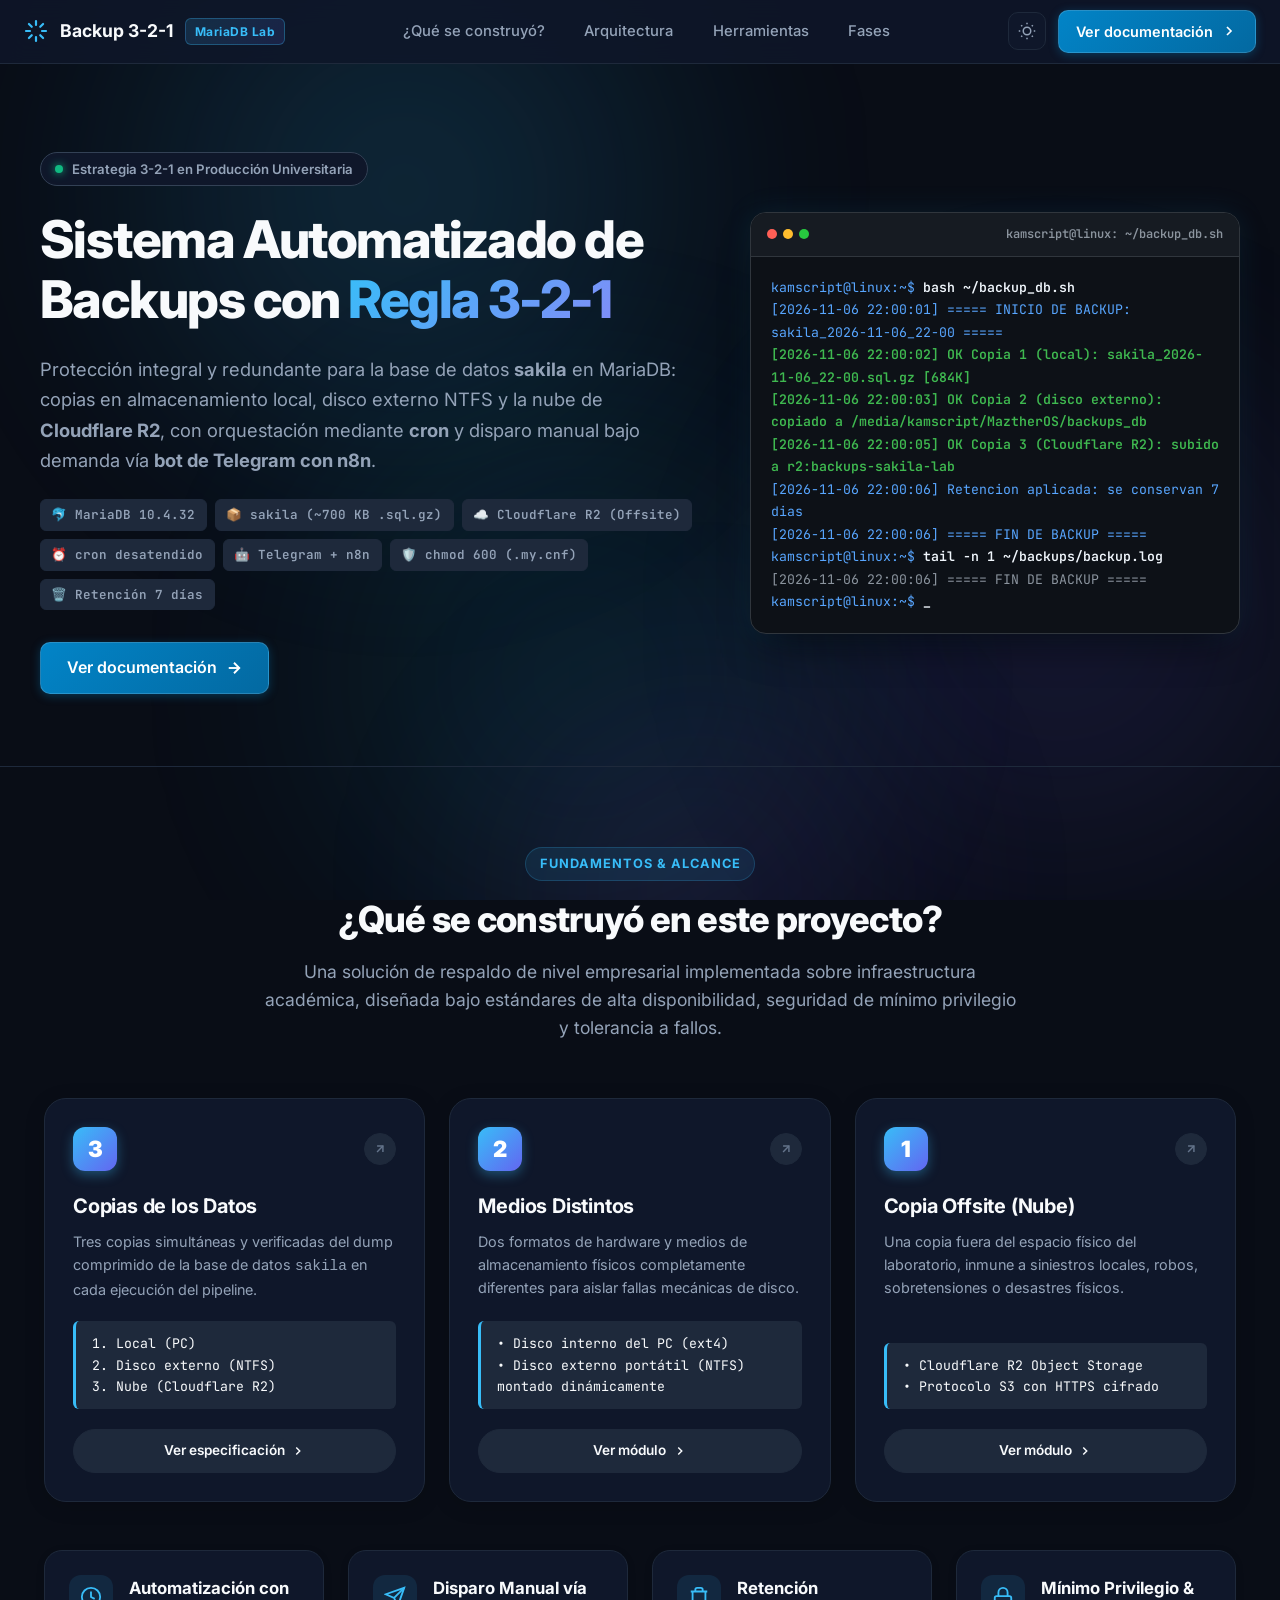
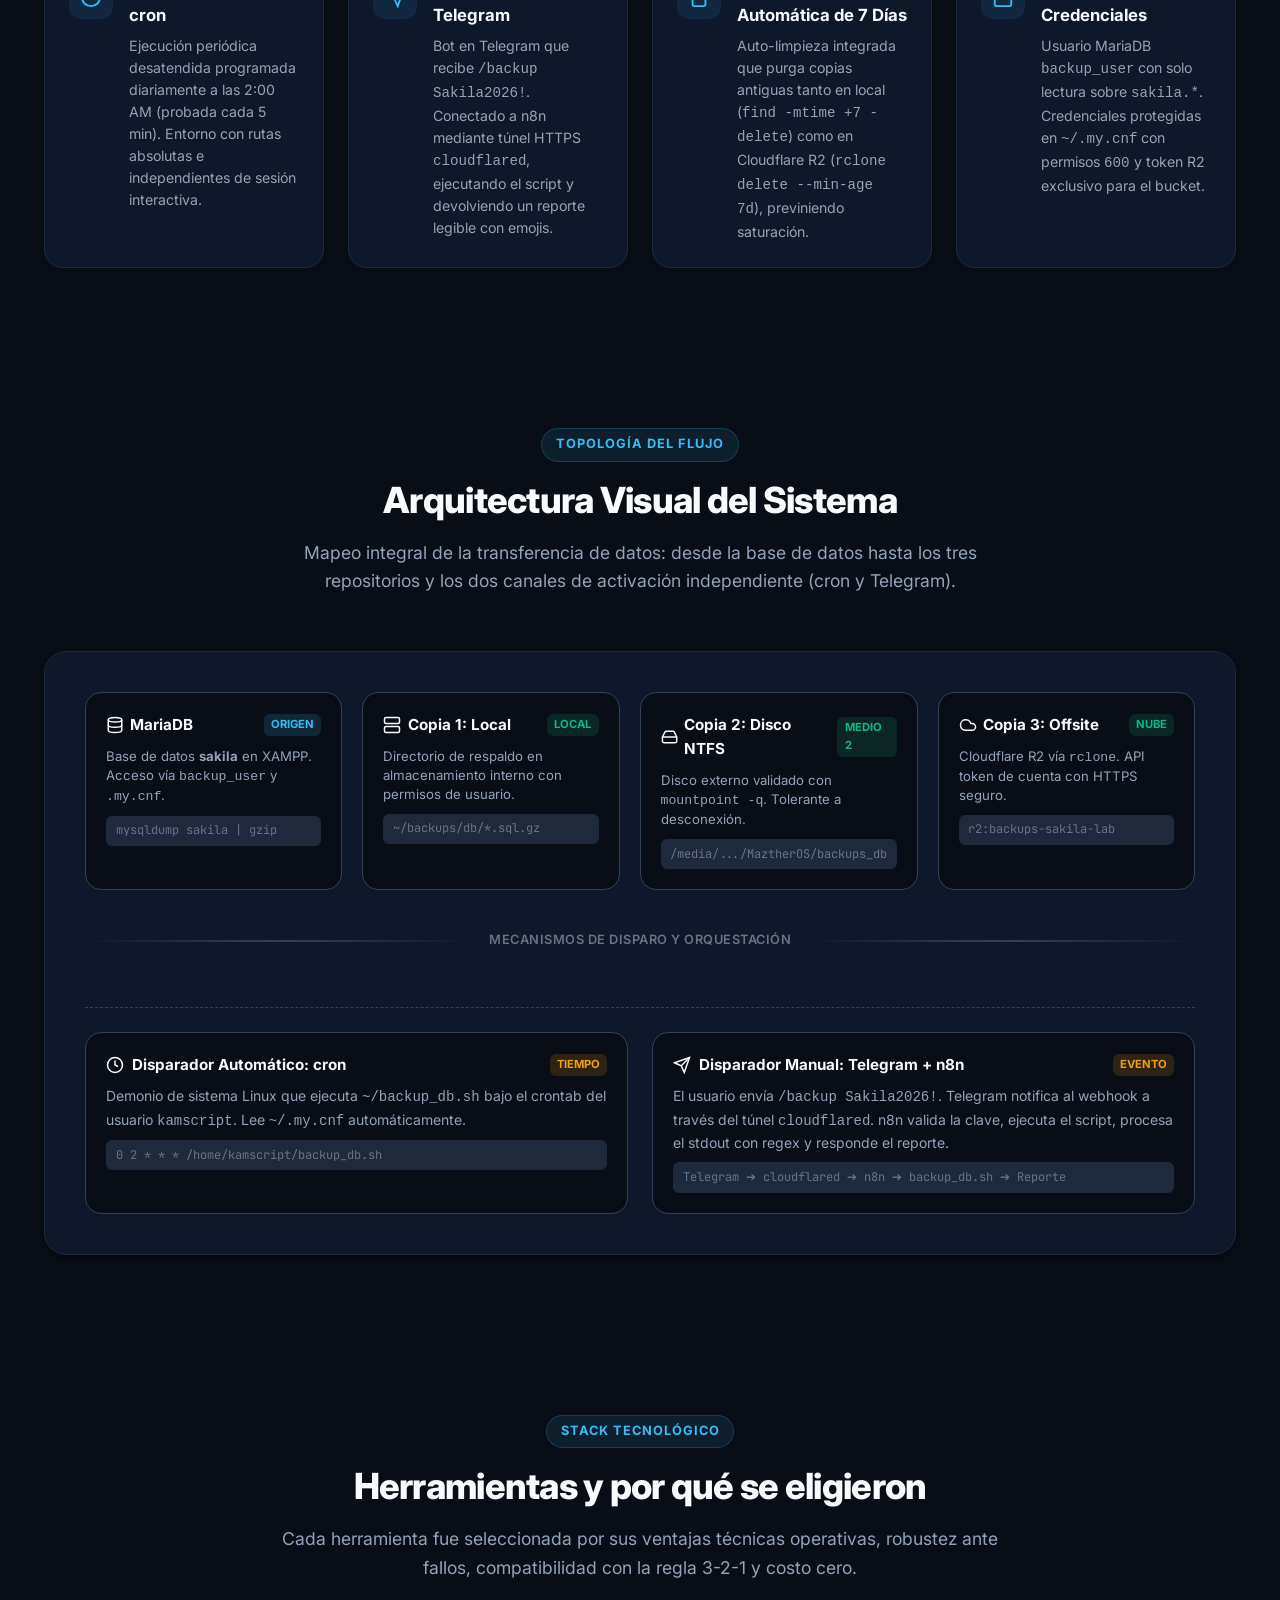
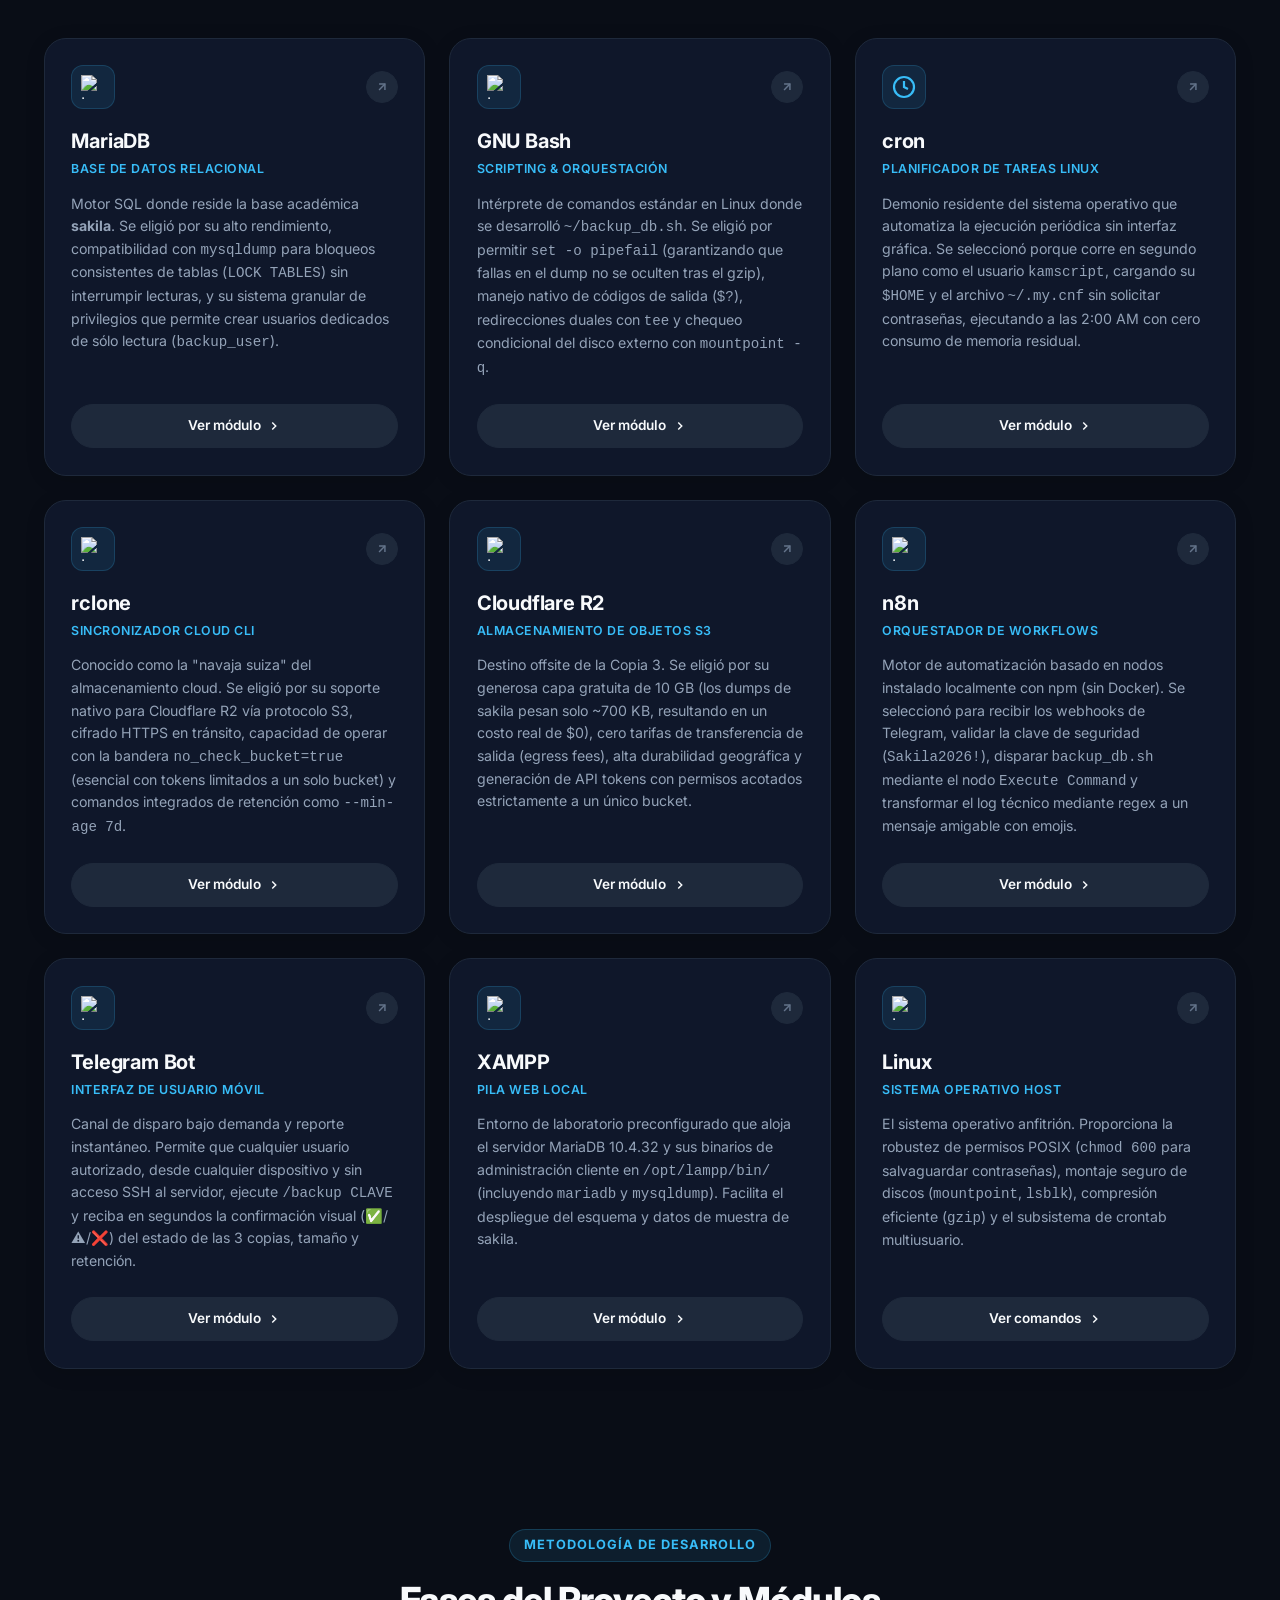
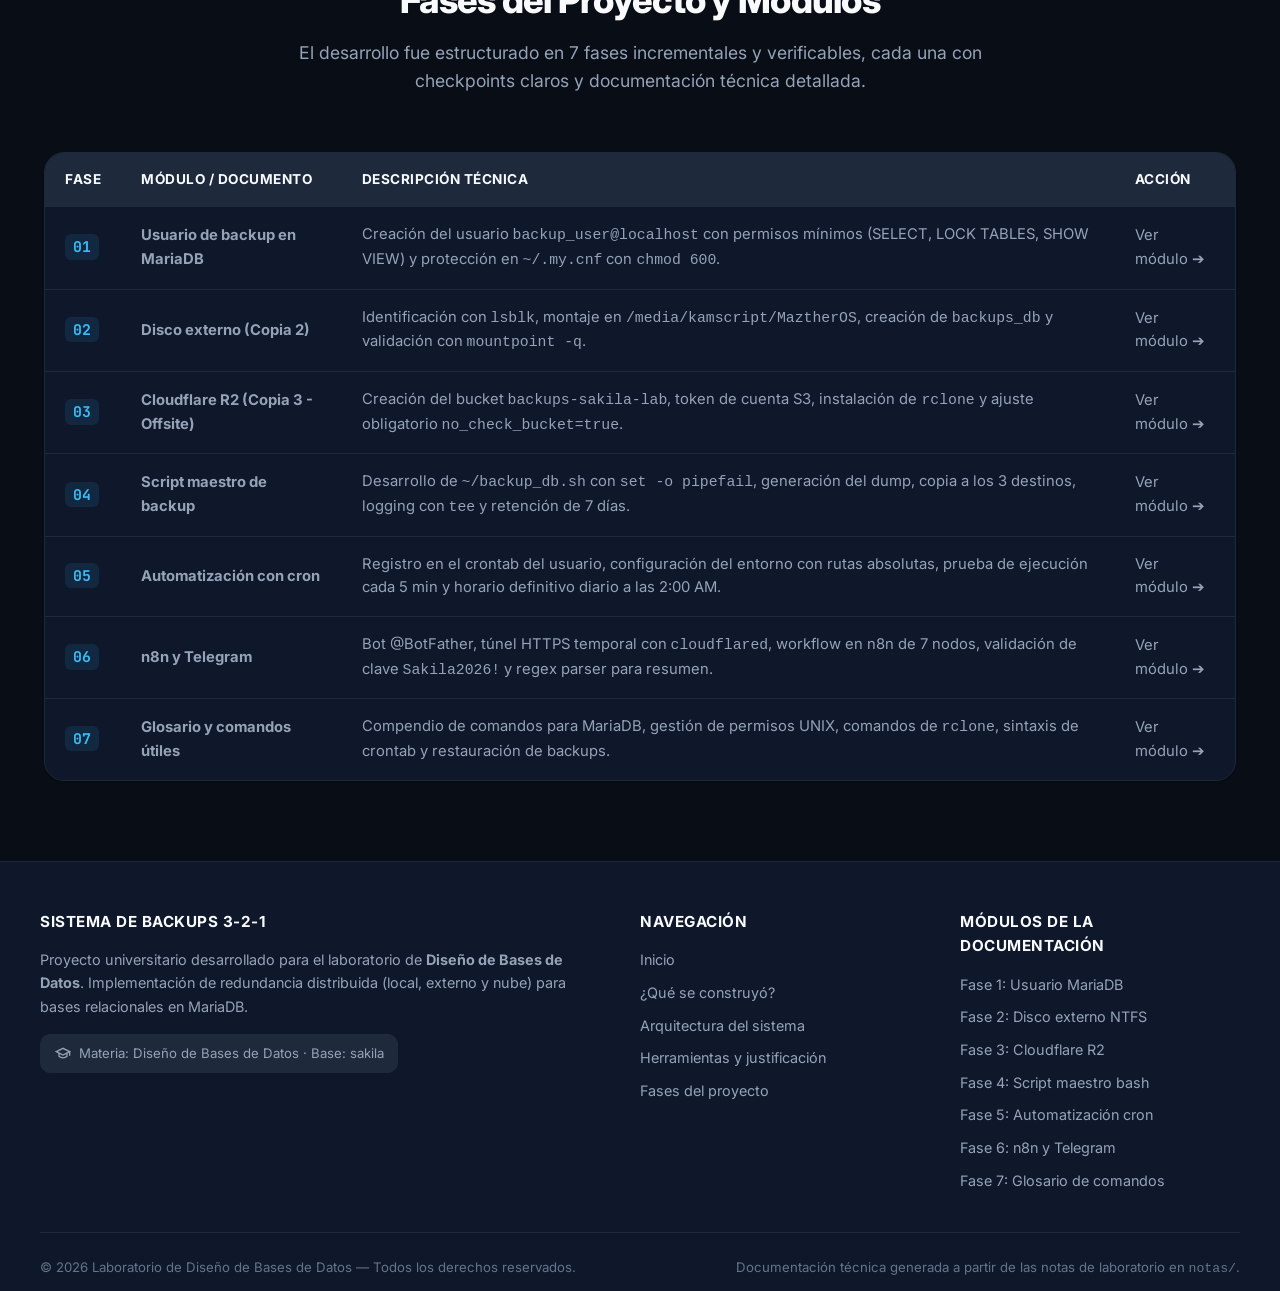
==== index.html @ 85365156 "Add files via upload" ====
<!DOCTYPE html>
<html lang="es" data-theme="dark">
<head>
  <meta charset="UTF-8">
  <meta name="viewport" content="width=device-width, initial-scale=1.0">
  <title>Sistema de Backups Automatizado 3-2-1 | MariaDB & Cloudflare R2</title>
  <meta name="description" content="Implementación integral de una estrategia de respaldo 3-2-1 para MariaDB (sakila) con almacenamiento local, disco externo NTFS, Cloudflare R2, automatización con cron y bot de Telegram con n8n.">
  
  <!-- Tipografía Google Fonts: Inter & JetBrains Mono -->
  <link rel="preconnect" href="https://fonts.googleapis.com">
  <link rel="preconnect" href="https://fonts.gstatic.com" crossorigin>
  <link href="https://fonts.googleapis.com/css2?family=Inter:wght@300;400;500;600;700;800;900&family=JetBrains+Mono:wght@400;500;600;700&display=swap" rel="stylesheet">
  
  <!-- Estilos -->
  <link rel="stylesheet" href="assets/css/main.css">
  <link rel="stylesheet" href="assets/css/landing.css">
</head>
<body>

  <!-- Fondo Dinámico en Movimiento Suave y Difuminado para toda la página -->
  <div class="page-ambient-mesh" aria-hidden="true">
    <div class="mesh-orb mesh-orb-1"></div>
    <div class="mesh-orb mesh-orb-2"></div>
    <div class="mesh-orb mesh-orb-3"></div>
    <div class="mesh-orb mesh-orb-4"></div>
  </div>

  <!-- Header Superior -->
  <header class="site-header">
    <div class="header-container">
      <a href="./" class="header-brand">
        <svg width="24" height="24" viewBox="0 0 24 24" fill="none" stroke="currentColor" stroke-width="2.2" stroke-linecap="round" stroke-linejoin="round" style="color:var(--primary);">
          <path d="M12 2v4M12 18v4M4.93 4.93l2.83 2.83M16.24 16.24l2.83 2.83M2 12h4M18 12h4M4.93 19.07l2.83-2.83M16.24 7.76l2.83-2.83"></path>
        </svg>
        <span>Backup 3-2-1</span>
        <span class="brand-badge">MariaDB Lab</span>
      </a>

      <nav class="header-nav">
        <a href="#construccion" class="nav-link">¿Qué se construyó?</a>
        <a href="#arquitectura" class="nav-link">Arquitectura</a>
        <a href="#herramientas" class="nav-link">Herramientas</a>
        <a href="#fases" class="nav-link">Fases</a>
      </nav>

      <div class="header-actions">
        <button class="theme-toggle" type="button" aria-label="Cambiar tema">
          <!-- Sol (Dark mode) -->
          <svg class="icon-sun" viewBox="0 0 24 24" fill="none" stroke="currentColor" stroke-width="2">
            <circle cx="12" cy="12" r="5"></circle>
            <line x1="12" y1="1" x2="12" y2="3"></line>
            <line x1="12" y1="21" x2="12" y2="23"></line>
            <line x1="4.22" y1="4.22" x2="5.64" y2="5.64"></line>
            <line x1="18.36" y1="18.36" x2="19.78" y2="19.78"></line>
            <line x1="1" y1="12" x2="3" y2="12"></line>
            <line x1="21" y1="12" x2="23" y2="12"></line>
            <line x1="4.22" y1="19.78" x2="5.64" y2="18.36"></line>
            <line x1="18.36" y1="5.64" x2="19.78" y2="4.22"></line>
          </svg>
          <!-- Luna (Light mode) -->
          <svg class="icon-moon" style="display:none;" viewBox="0 0 24 24" fill="none" stroke="currentColor" stroke-width="2">
            <path d="M21 12.79A9 9 0 1 1 11.21 3 7 7 0 0 0 21 12.79z"></path>
          </svg>
        </button>

        <a href="docs" class="btn btn-primary">
          <span>Ver documentación</span>
          <svg width="16" height="16" viewBox="0 0 24 24" fill="none" stroke="currentColor" stroke-width="2.5">
            <polyline points="9 18 15 12 9 6"></polyline>
          </svg>
        </a>
      </div>
    </div>
  </header>

  <!-- Hero Section -->
  <section class="hero">
    <div class="hero-container">
      <div class="hero-content">
        <div class="hero-pill">
          <span class="pulse-dot"></span>
          <span>Estrategia 3-2-1 en Producción Universitaria</span>
        </div>

        <h1 class="hero-title">
          Sistema Automatizado de Backups con <span class="gradient-text">Regla 3-2-1</span>
        </h1>

        <p class="hero-subtitle">
          Protección integral y redundante para la base de datos <strong>sakila</strong> en MariaDB: copias en almacenamiento local, disco externo NTFS y la nube de <strong>Cloudflare R2</strong>, con orquestación mediante <strong>cron</strong> y disparo manual bajo demanda vía <strong>bot de Telegram con n8n</strong>.
        </p>

        <div class="hero-badges">
          <span class="tech-badge">🐬 MariaDB 10.4.32</span>
          <span class="tech-badge">📦 sakila (~700 KB .sql.gz)</span>
          <span class="tech-badge">☁️ Cloudflare R2 (Offsite)</span>
          <span class="tech-badge">⏰ cron desatendido</span>
          <span class="tech-badge">🤖 Telegram + n8n</span>
          <span class="tech-badge">🛡️ chmod 600 (.my.cnf)</span>
          <span class="tech-badge">🗑️ Retención 7 días</span>
        </div>

        <div class="hero-actions">
          <a href="docs" class="btn btn-primary" style="font-size:1rem; padding:0.75rem 1.6rem;">
            <span>Ver documentación</span>
            <svg width="18" height="18" viewBox="0 0 24 24" fill="none" stroke="currentColor" stroke-width="2.5">
              <line x1="5" y1="12" x2="19" y2="12"></line>
              <polyline points="12 5 19 12 12 19"></polyline>
            </svg>
          </a>
        </div>
      </div>

      <!-- Terminal Preview con logs reales del proyecto -->
      <div class="hero-terminal">
        <div class="terminal-header">
          <div class="terminal-dots">
            <span class="terminal-dot red"></span>
            <span class="terminal-dot yellow"></span>
            <span class="terminal-dot green"></span>
          </div>
          <span class="terminal-title">kamscript@linux: ~/backup_db.sh</span>
        </div>
        <div class="terminal-body">
          <p><span class="terminal-prompt">kamscript@linux:~$</span> <span class="terminal-cmd">bash ~/backup_db.sh</span></p>
          <p class="terminal-info">[2026-11-06 22:00:01] ===== INICIO DE BACKUP: sakila_2026-11-06_22-00 =====</p>
          <p class="terminal-success">[2026-11-06 22:00:02] OK  Copia 1 (local): sakila_2026-11-06_22-00.sql.gz [684K]</p>
          <p class="terminal-success">[2026-11-06 22:00:03] OK  Copia 2 (disco externo): copiado a /media/kamscript/MaztherOS/backups_db</p>
          <p class="terminal-success">[2026-11-06 22:00:05] OK  Copia 3 (Cloudflare R2): subido a r2:backups-sakila-lab</p>
          <p class="terminal-info">[2026-11-06 22:00:06] Retencion aplicada: se conservan 7 dias</p>
          <p class="terminal-info">[2026-11-06 22:00:06] ===== FIN DE BACKUP =====</p>
          <p><span class="terminal-prompt">kamscript@linux:~$</span> <span class="terminal-cmd">tail -n 1 ~/backups/backup.log</span></p>
          <p class="terminal-muted">[2026-11-06 22:00:06] ===== FIN DE BACKUP =====</p>
          <p><span class="terminal-prompt">kamscript@linux:~$</span> <span class="terminal-cmd">_</span></p>
        </div>
      </div>
    </div>
  </section>

  <!-- Sección: ¿Qué se construyó? -->
  <section class="landing-section" id="construccion">
    <div class="section-header">
      <span class="section-tag">Fundamentos & Alcance</span>
      <h2 class="section-title">¿Qué se construyó en este proyecto?</h2>
      <p class="section-description">
        Una solución de respaldo de nivel empresarial implementada sobre infraestructura académica, diseñada bajo estándares de alta disponibilidad, seguridad de mínimo privilegio y tolerancia a fallos.
      </p>
    </div>

    <!-- Las 3 Reglas de Oro (3-2-1) con diseño card referencial -->
    <div class="rule-321-grid">
      <div class="rule-card">
        <div class="tool-top-row">
          <div class="rule-badge-num">3</div>
          <div class="tool-action-pill" aria-hidden="true">
            <svg viewBox="0 0 24 24" fill="none" stroke="currentColor" stroke-width="2.5"><line x1="7" y1="17" x2="17" y2="7"></line><polyline points="7 7 17 7 17 17"></polyline></svg>
          </div>
        </div>
        <h3>Copias de los Datos</h3>
        <p>Tres copias simultáneas y verificadas del dump comprimido de la base de datos <code>sakila</code> en cada ejecución del pipeline.</p>
        <div class="rule-detail">
          1. Local (PC)<br>
          2. Disco externo (NTFS)<br>
          3. Nube (Cloudflare R2)
        </div>
        <a href="docs?modulo=panel" class="tool-pill-btn">
          <span>Ver especificación</span>
          <svg width="14" height="14" viewBox="0 0 24 24" fill="none" stroke="currentColor" stroke-width="2.5"><polyline points="9 18 15 12 9 6"></polyline></svg>
        </a>
      </div>

      <div class="rule-card">
        <div class="tool-top-row">
          <div class="rule-badge-num">2</div>
          <div class="tool-action-pill" aria-hidden="true">
            <svg viewBox="0 0 24 24" fill="none" stroke="currentColor" stroke-width="2.5"><line x1="7" y1="17" x2="17" y2="7"></line><polyline points="7 7 17 7 17 17"></polyline></svg>
          </div>
        </div>
        <h3>Medios Distintos</h3>
        <p>Dos formatos de hardware y medios de almacenamiento físicos completamente diferentes para aislar fallas mecánicas de disco.</p>
        <div class="rule-detail">
          • Disco interno del PC (ext4)<br>
          • Disco externo portátil (NTFS) montado dinámicamente
        </div>
        <a href="docs?modulo=02" class="tool-pill-btn">
          <span>Ver módulo</span>
          <svg width="14" height="14" viewBox="0 0 24 24" fill="none" stroke="currentColor" stroke-width="2.5"><polyline points="9 18 15 12 9 6"></polyline></svg>
        </a>
      </div>

      <div class="rule-card">
        <div class="tool-top-row">
          <div class="rule-badge-num">1</div>
          <div class="tool-action-pill" aria-hidden="true">
            <svg viewBox="0 0 24 24" fill="none" stroke="currentColor" stroke-width="2.5"><line x1="7" y1="17" x2="17" y2="7"></line><polyline points="7 7 17 7 17 17"></polyline></svg>
          </div>
        </div>
        <h3>Copia Offsite (Nube)</h3>
        <p>Una copia fuera del espacio físico del laboratorio, inmune a siniestros locales, robos, sobretensiones o desastres físicos.</p>
        <div class="rule-detail">
          • Cloudflare R2 Object Storage<br>
          • Protocolo S3 con HTTPS cifrado
        </div>
        <a href="docs?modulo=03" class="tool-pill-btn">
          <span>Ver módulo</span>
          <svg width="14" height="14" viewBox="0 0 24 24" fill="none" stroke="currentColor" stroke-width="2.5"><polyline points="9 18 15 12 9 6"></polyline></svg>
        </a>
      </div>
    </div>

    <!-- Pilares Técnicos -->
    <div class="pillars-grid">
      <div class="pillar-item">
        <div class="pillar-icon">
          <svg viewBox="0 0 24 24" fill="none" stroke="currentColor" stroke-width="2"><circle cx="12" cy="12" r="10"></circle><polyline points="12 6 12 12 16 14"></polyline></svg>
        </div>
        <div>
          <h4>Automatización con cron</h4>
          <p>Ejecución periódica desatendida programada diariamente a las 2:00 AM (probada cada 5 min). Entorno con rutas absolutas e independientes de sesión interactiva.</p>
        </div>
      </div>

      <div class="pillar-item">
        <div class="pillar-icon">
          <svg viewBox="0 0 24 24" fill="none" stroke="currentColor" stroke-width="2"><path d="m22 2-7 20-4-9-9-4Z"></path><path d="M22 2 11 13"></path></svg>
        </div>
        <div>
          <h4>Disparo Manual vía Telegram</h4>
          <p>Bot en Telegram que recibe <code>/backup Sakila2026!</code>. Conectado a n8n mediante túnel HTTPS <code>cloudflared</code>, ejecutando el script y devolviendo un reporte legible con emojis.</p>
        </div>
      </div>

      <div class="pillar-item">
        <div class="pillar-icon">
          <svg viewBox="0 0 24 24" fill="none" stroke="currentColor" stroke-width="2"><path d="M3 6h18M19 6v14a2 2 0 0 1-2 2H7a2 2 0 0 1-2-2V6m3 0V4a2 2 0 0 1 2-2h4a2 2 0 0 1 2 2v2"></path></svg>
        </div>
        <div>
          <h4>Retención Automática de 7 Días</h4>
          <p>Auto-limpieza integrada que purga copias antiguas tanto en local (<code>find -mtime +7 -delete</code>) como en Cloudflare R2 (<code>rclone delete --min-age 7d</code>), previniendo saturación.</p>
        </div>
      </div>

      <div class="pillar-item">
        <div class="pillar-icon">
          <svg viewBox="0 0 24 24" fill="none" stroke="currentColor" stroke-width="2"><rect x="3" y="11" width="18" height="11" rx="2" ry="2"></rect><path d="M7 11V7a5 5 0 0 1 10 0v4"></path></svg>
        </div>
        <div>
          <h4>Mínimo Privilegio & Credenciales</h4>
          <p>Usuario MariaDB <code>backup_user</code> con solo lectura sobre <code>sakila.*</code>. Credenciales protegidas en <code>~/.my.cnf</code> con permisos <code>600</code> y token R2 exclusivo para el bucket.</p>
        </div>
      </div>
    </div>
  </section>

  <!-- Sección: Arquitectura del Sistema -->
  <section class="landing-section" id="arquitectura">
    <div class="section-header">
      <span class="section-tag">Topología del Flujo</span>
      <h2 class="section-title">Arquitectura Visual del Sistema</h2>
      <p class="section-description">
        Mapeo integral de la transferencia de datos: desde la base de datos hasta los tres repositorios y los dos canales de activación independiente (cron y Telegram).
      </p>
    </div>

    <div class="architecture-container">
      <div class="arch-canvas">
        
        <!-- Fila Superior: Pipeline de Backup 3-2-1 -->
        <div class="arch-flow-row">
          
          <!-- Origen -->
          <div class="arch-node">
            <div class="arch-node-header">
              <span class="arch-node-title">
                <svg width="18" height="18" viewBox="0 0 24 24" fill="none" stroke="currentColor" stroke-width="2"><ellipse cx="12" cy="5" rx="9" ry="3"></ellipse><path d="M21 12c0 1.66-4 3-9 3s-9-1.34-9-3"></path><path d="M3 5v14c0 1.66 4 3 9 3s9-1.34 9-3V5"></path></svg>
                MariaDB
              </span>
              <span class="arch-badge badge-source">Origen</span>
            </div>
            <p class="arch-node-desc">Base de datos <strong>sakila</strong> en XAMPP. Acceso vía <code>backup_user</code> y <code>.my.cnf</code>.</p>
            <span class="arch-node-code">mysqldump sakila | gzip</span>
          </div>

          <!-- Destino 1 -->
          <div class="arch-node">
            <div class="arch-node-header">
              <span class="arch-node-title">
                <svg width="18" height="18" viewBox="0 0 24 24" fill="none" stroke="currentColor" stroke-width="2"><rect x="2" y="2" width="20" height="8" rx="2" ry="2"></rect><rect x="2" y="14" width="20" height="8" rx="2" ry="2"></rect><line x1="6" y1="6" x2="6.01" y2="6"></line><line x1="6" y1="18" x2="6.01" y2="18"></line></svg>
                Copia 1: Local
              </span>
              <span class="arch-badge badge-dest">Local</span>
            </div>
            <p class="arch-node-desc">Directorio de respaldo en almacenamiento interno con permisos de usuario.</p>
            <span class="arch-node-code">~/backups/db/*.sql.gz</span>
          </div>

          <!-- Destino 2 -->
          <div class="arch-node">
            <div class="arch-node-header">
              <span class="arch-node-title">
                <svg width="18" height="18" viewBox="0 0 24 24" fill="none" stroke="currentColor" stroke-width="2"><line x1="22" y1="12" x2="2" y2="12"></line><path d="M5.45 5.11 2 12v6a2 2 0 0 0 2 2h16a2 2 0 0 0 2-2v-6l-3.45-6.89A2 2 0 0 0 16.76 4H7.24a2 2 0 0 0-1.79 1.11z"></path><line x1="6" y1="16" x2="6.01" y2="16"></line><line x1="10" y1="16" x2="10.01" y2="16"></line></svg>
                Copia 2: Disco NTFS
              </span>
              <span class="arch-badge badge-dest">Medio 2</span>
            </div>
            <p class="arch-node-desc">Disco externo validado con <code>mountpoint -q</code>. Tolerante a desconexión.</p>
            <span class="arch-node-code">/media/.../MaztherOS/backups_db</span>
          </div>

          <!-- Destino 3 -->
          <div class="arch-node">
            <div class="arch-node-header">
              <span class="arch-node-title">
                <svg width="18" height="18" viewBox="0 0 24 24" fill="none" stroke="currentColor" stroke-width="2"><path d="M17.5 19H9a7 7 0 1 1 6.71-9h1.79a4.5 4.5 0 1 1 0 9Z"></path></svg>
                Copia 3: Offsite
              </span>
              <span class="arch-badge badge-dest">Nube</span>
            </div>
            <p class="arch-node-desc">Cloudflare R2 vía <code>rclone</code>. API token de cuenta con HTTPS seguro.</p>
            <span class="arch-node-code">r2:backups-sakila-lab</span>
          </div>

        </div>

        <!-- Conector Intermedio -->
        <div class="arch-connector-row">
          <div class="arch-connector-line"></div>
          <span>Mecanismos de Disparo y Orquestación</span>
          <div class="arch-connector-line"></div>
        </div>

        <!-- Fila Inferior: Disparadores Paralelos -->
        <div class="arch-dual-triggers">
          <!-- Disparador 1: cron -->
          <div class="trigger-box">
            <div class="trigger-title">
              <svg width="18" height="18" viewBox="0 0 24 24" fill="none" stroke="currentColor" stroke-width="2"><circle cx="12" cy="12" r="10"></circle><polyline points="12 6 12 12 16 14"></polyline></svg>
              <span>Disparador Automático: cron</span>
              <span class="arch-badge badge-trigger" style="margin-left:auto;">Tiempo</span>
            </div>
            <p style="font-size:0.875rem; color:var(--text-secondary);">
              Demonio de sistema Linux que ejecuta <code>~/backup_db.sh</code> bajo el crontab del usuario <code>kamscript</code>. Lee <code>~/.my.cnf</code> automáticamente.
            </p>
            <span class="arch-node-code">0 2 * * * /home/kamscript/backup_db.sh</span>
          </div>

          <!-- Disparador 2: n8n + Telegram -->
          <div class="trigger-box">
            <div class="trigger-title">
              <svg width="18" height="18" viewBox="0 0 24 24" fill="none" stroke="currentColor" stroke-width="2"><path d="m22 2-7 20-4-9-9-4Z"></path><path d="M22 2 11 13"></path></svg>
              <span>Disparador Manual: Telegram + n8n</span>
              <span class="arch-badge badge-trigger" style="margin-left:auto;">Evento</span>
            </div>
            <p style="font-size:0.875rem; color:var(--text-secondary);">
              El usuario envía <code>/backup Sakila2026!</code>. Telegram notifica al webhook a través del túnel <code>cloudflared</code>. n8n valida la clave, ejecuta el script, procesa el stdout con regex y responde el reporte.
            </p>
            <span class="arch-node-code">Telegram ➔ cloudflared ➔ n8n ➔ backup_db.sh ➔ Reporte</span>
          </div>
        </div>

      </div>
    </div>
  </section>

  <!-- Sección: Herramientas y Justificación Técnica (Diseño de Cards Anexado) -->
  <section class="landing-section" id="herramientas">
    <div class="section-header">
      <span class="section-tag">Stack Tecnológico</span>
      <h2 class="section-title">Herramientas y por qué se eligieron</h2>
      <p class="section-description">
        Cada herramienta fue seleccionada por sus ventajas técnicas operativas, robustez ante fallos, compatibilidad con la regla 3-2-1 y costo cero.
      </p>
    </div>

    <div class="tools-grid">

      <!-- MariaDB -->
      <div class="tool-card">
        <div class="tool-top-row">
          <div class="tool-logo-box">
            <img src="https://cdn.simpleicons.org/mariadb/003545" alt="Logo MariaDB" onerror="this.onerror=null; this.src='https://cdn.jsdelivr.net/npm/simple-icons@v9/icons/mariadb.svg';">
          </div>
          <div class="tool-action-pill" aria-hidden="true">
            <svg viewBox="0 0 24 24" fill="none" stroke="currentColor" stroke-width="2.5"><line x1="7" y1="17" x2="17" y2="7"></line><polyline points="7 7 17 7 17 17"></polyline></svg>
          </div>
        </div>
        <h3 class="tool-name">MariaDB</h3>
        <span class="tool-category">Base de Datos Relacional</span>
        <p class="tool-reason">
          Motor SQL donde reside la base académica <strong>sakila</strong>. Se eligió por su alto rendimiento, compatibilidad con <code>mysqldump</code> para bloqueos consistentes de tablas (<code>LOCK TABLES</code>) sin interrumpir lecturas, y su sistema granular de privilegios que permite crear usuarios dedicados de sólo lectura (<code>backup_user</code>).
        </p>
        <a href="docs?modulo=01" class="tool-pill-btn">
          <span>Ver módulo</span>
          <svg width="14" height="14" viewBox="0 0 24 24" fill="none" stroke="currentColor" stroke-width="2.5"><polyline points="9 18 15 12 9 6"></polyline></svg>
        </a>
      </div>

      <!-- GNU Bash -->
      <div class="tool-card">
        <div class="tool-top-row">
          <div class="tool-logo-box">
            <img src="https://cdn.simpleicons.org/gnubash/4EAA25" alt="Logo GNU Bash" onerror="this.onerror=null; this.src='https://cdn.jsdelivr.net/npm/simple-icons@v9/icons/gnubash.svg';">
          </div>
          <div class="tool-action-pill" aria-hidden="true">
            <svg viewBox="0 0 24 24" fill="none" stroke="currentColor" stroke-width="2.5"><line x1="7" y1="17" x2="17" y2="7"></line><polyline points="7 7 17 7 17 17"></polyline></svg>
          </div>
        </div>
        <h3 class="tool-name">GNU Bash</h3>
        <span class="tool-category">Scripting & Orquestación</span>
        <p class="tool-reason">
          Intérprete de comandos estándar en Linux donde se desarrolló <code>~/backup_db.sh</code>. Se eligió por permitir <code>set -o pipefail</code> (garantizando que fallas en el dump no se oculten tras el gzip), manejo nativo de códigos de salida (<code>$?</code>), redirecciones duales con <code>tee</code> y chequeo condicional del disco externo con <code>mountpoint -q</code>.
        </p>
        <a href="docs?modulo=04" class="tool-pill-btn">
          <span>Ver módulo</span>
          <svg width="14" height="14" viewBox="0 0 24 24" fill="none" stroke="currentColor" stroke-width="2.5"><polyline points="9 18 15 12 9 6"></polyline></svg>
        </a>
      </div>

      <!-- cron -->
      <div class="tool-card">
        <div class="tool-top-row">
          <div class="tool-logo-box" style="background:rgba(56, 189, 248, 0.1); color:var(--primary);">
            <svg viewBox="0 0 24 24" fill="none" stroke="currentColor" stroke-width="2.2"><circle cx="12" cy="12" r="10"></circle><polyline points="12 6 12 12 16 14"></polyline></svg>
          </div>
          <div class="tool-action-pill" aria-hidden="true">
            <svg viewBox="0 0 24 24" fill="none" stroke="currentColor" stroke-width="2.5"><line x1="7" y1="17" x2="17" y2="7"></line><polyline points="7 7 17 7 17 17"></polyline></svg>
          </div>
        </div>
        <h3 class="tool-name">cron</h3>
        <span class="tool-category">Planificador de Tareas Linux</span>
        <p class="tool-reason">
          Demonio residente del sistema operativo que automatiza la ejecución periódica sin interfaz gráfica. Se seleccionó porque corre en segundo plano como el usuario <code>kamscript</code>, cargando su <code>$HOME</code> y el archivo <code>~/.my.cnf</code> sin solicitar contraseñas, ejecutando a las 2:00 AM con cero consumo de memoria residual.
        </p>
        <a href="docs?modulo=05" class="tool-pill-btn">
          <span>Ver módulo</span>
          <svg width="14" height="14" viewBox="0 0 24 24" fill="none" stroke="currentColor" stroke-width="2.5"><polyline points="9 18 15 12 9 6"></polyline></svg>
        </a>
      </div>

      <!-- rclone -->
      <div class="tool-card">
        <div class="tool-top-row">
          <div class="tool-logo-box">
            <img src="https://cdn.simpleicons.org/rclone/B63124" alt="Logo rclone" onerror="this.onerror=null; this.src='https://cdn.jsdelivr.net/npm/simple-icons@v9/icons/rclone.svg';">
          </div>
          <div class="tool-action-pill" aria-hidden="true">
            <svg viewBox="0 0 24 24" fill="none" stroke="currentColor" stroke-width="2.5"><line x1="7" y1="17" x2="17" y2="7"></line><polyline points="7 7 17 7 17 17"></polyline></svg>
          </div>
        </div>
        <h3 class="tool-name">rclone</h3>
        <span class="tool-category">Sincronizador Cloud CLI</span>
        <p class="tool-reason">
          Conocido como la "navaja suiza" del almacenamiento cloud. Se eligió por su soporte nativo para Cloudflare R2 vía protocolo S3, cifrado HTTPS en tránsito, capacidad de operar con la bandera <code>no_check_bucket=true</code> (esencial con tokens limitados a un solo bucket) y comandos integrados de retención como <code>--min-age 7d</code>.
        </p>
        <a href="docs?modulo=03" class="tool-pill-btn">
          <span>Ver módulo</span>
          <svg width="14" height="14" viewBox="0 0 24 24" fill="none" stroke="currentColor" stroke-width="2.5"><polyline points="9 18 15 12 9 6"></polyline></svg>
        </a>
      </div>

      <!-- Cloudflare R2 -->
      <div class="tool-card">
        <div class="tool-top-row">
          <div class="tool-logo-box">
            <img src="https://cdn.simpleicons.org/cloudflare/F38020" alt="Logo Cloudflare" onerror="this.onerror=null; this.src='https://cdn.jsdelivr.net/npm/simple-icons@v9/icons/cloudflare.svg';">
          </div>
          <div class="tool-action-pill" aria-hidden="true">
            <svg viewBox="0 0 24 24" fill="none" stroke="currentColor" stroke-width="2.5"><line x1="7" y1="17" x2="17" y2="7"></line><polyline points="7 7 17 7 17 17"></polyline></svg>
          </div>
        </div>
        <h3 class="tool-name">Cloudflare R2</h3>
        <span class="tool-category">Almacenamiento de Objetos S3</span>
        <p class="tool-reason">
          Destino offsite de la Copia 3. Se eligió por su generosa capa gratuita de 10 GB (los dumps de sakila pesan solo ~700 KB, resultando en un costo real de $0), cero tarifas de transferencia de salida (egress fees), alta durabilidad geográfica y generación de API tokens con permisos acotados estrictamente a un único bucket.
        </p>
        <a href="docs?modulo=03" class="tool-pill-btn">
          <span>Ver módulo</span>
          <svg width="14" height="14" viewBox="0 0 24 24" fill="none" stroke="currentColor" stroke-width="2.5"><polyline points="9 18 15 12 9 6"></polyline></svg>
        </a>
      </div>

      <!-- n8n -->
      <div class="tool-card">
        <div class="tool-top-row">
          <div class="tool-logo-box">
            <img src="https://cdn.simpleicons.org/n8n/EA4B71" alt="Logo n8n" onerror="this.onerror=null; this.src='https://cdn.jsdelivr.net/npm/simple-icons@v9/icons/n8n.svg';">
          </div>
          <div class="tool-action-pill" aria-hidden="true">
            <svg viewBox="0 0 24 24" fill="none" stroke="currentColor" stroke-width="2.5"><line x1="7" y1="17" x2="17" y2="7"></line><polyline points="7 7 17 7 17 17"></polyline></svg>
          </div>
        </div>
        <h3 class="tool-name">n8n</h3>
        <span class="tool-category">Orquestador de Workflows</span>
        <p class="tool-reason">
          Motor de automatización basado en nodos instalado localmente con npm (sin Docker). Se seleccionó para recibir los webhooks de Telegram, validar la clave de seguridad (<code>Sakila2026!</code>), disparar <code>backup_db.sh</code> mediante el nodo <code>Execute Command</code> y transformar el log técnico mediante regex a un mensaje amigable con emojis.
        </p>
        <a href="docs?modulo=06" class="tool-pill-btn">
          <span>Ver módulo</span>
          <svg width="14" height="14" viewBox="0 0 24 24" fill="none" stroke="currentColor" stroke-width="2.5"><polyline points="9 18 15 12 9 6"></polyline></svg>
        </a>
      </div>

      <!-- Telegram -->
      <div class="tool-card">
        <div class="tool-top-row">
          <div class="tool-logo-box">
            <img src="https://cdn.simpleicons.org/telegram/26A5E4" alt="Logo Telegram" onerror="this.onerror=null; this.src='https://cdn.jsdelivr.net/npm/simple-icons@v9/icons/telegram.svg';">
          </div>
          <div class="tool-action-pill" aria-hidden="true">
            <svg viewBox="0 0 24 24" fill="none" stroke="currentColor" stroke-width="2.5"><line x1="7" y1="17" x2="17" y2="7"></line><polyline points="7 7 17 7 17 17"></polyline></svg>
          </div>
        </div>
        <h3 class="tool-name">Telegram Bot</h3>
        <span class="tool-category">Interfaz de Usuario Móvil</span>
        <p class="tool-reason">
          Canal de disparo bajo demanda y reporte instantáneo. Permite que cualquier usuario autorizado, desde cualquier dispositivo y sin acceso SSH al servidor, ejecute <code>/backup CLAVE</code> y reciba en segundos la confirmación visual (✅/⚠️/❌) del estado de las 3 copias, tamaño y retención.
        </p>
        <a href="docs?modulo=06" class="tool-pill-btn">
          <span>Ver módulo</span>
          <svg width="14" height="14" viewBox="0 0 24 24" fill="none" stroke="currentColor" stroke-width="2.5"><polyline points="9 18 15 12 9 6"></polyline></svg>
        </a>
      </div>

      <!-- XAMPP -->
      <div class="tool-card">
        <div class="tool-top-row">
          <div class="tool-logo-box">
            <img src="https://cdn.simpleicons.org/xampp/FB7A24" alt="Logo XAMPP" onerror="this.onerror=null; this.src='https://cdn.jsdelivr.net/npm/simple-icons@v9/icons/xampp.svg';">
          </div>
          <div class="tool-action-pill" aria-hidden="true">
            <svg viewBox="0 0 24 24" fill="none" stroke="currentColor" stroke-width="2.5"><line x1="7" y1="17" x2="17" y2="7"></line><polyline points="7 7 17 7 17 17"></polyline></svg>
          </div>
        </div>
        <h3 class="tool-name">XAMPP</h3>
        <span class="tool-category">Pila Web Local</span>
        <p class="tool-reason">
          Entorno de laboratorio preconfigurado que aloja el servidor MariaDB 10.4.32 y sus binarios de administración cliente en <code>/opt/lampp/bin/</code> (incluyendo <code>mariadb</code> y <code>mysqldump</code>). Facilita el despliegue del esquema y datos de muestra de sakila.
        </p>
        <a href="docs?modulo=01" class="tool-pill-btn">
          <span>Ver módulo</span>
          <svg width="14" height="14" viewBox="0 0 24 24" fill="none" stroke="currentColor" stroke-width="2.5"><polyline points="9 18 15 12 9 6"></polyline></svg>
        </a>
      </div>

      <!-- Linux -->
      <div class="tool-card">
        <div class="tool-top-row">
          <div class="tool-logo-box">
            <img src="https://cdn.simpleicons.org/linux/FCC624" alt="Logo Linux" onerror="this.onerror=null; this.src='https://cdn.jsdelivr.net/npm/simple-icons@v9/icons/linux.svg';">
          </div>
          <div class="tool-action-pill" aria-hidden="true">
            <svg viewBox="0 0 24 24" fill="none" stroke="currentColor" stroke-width="2.5"><line x1="7" y1="17" x2="17" y2="7"></line><polyline points="7 7 17 7 17 17"></polyline></svg>
          </div>
        </div>
        <h3 class="tool-name">Linux</h3>
        <span class="tool-category">Sistema Operativo Host</span>
        <p class="tool-reason">
          El sistema operativo anfitrión. Proporciona la robustez de permisos POSIX (<code>chmod 600</code> para salvaguardar contraseñas), montaje seguro de discos (<code>mountpoint</code>, <code>lsblk</code>), compresión eficiente (<code>gzip</code>) y el subsistema de crontab multiusuario.
        </p>
        <a href="docs?modulo=07" class="tool-pill-btn">
          <span>Ver comandos</span>
          <svg width="14" height="14" viewBox="0 0 24 24" fill="none" stroke="currentColor" stroke-width="2.5"><polyline points="9 18 15 12 9 6"></polyline></svg>
        </a>
      </div>

    </div>
  </section>

  <!-- Sección: Fases del Proyecto -->
  <section class="landing-section" id="fases">
    <div class="section-header">
      <span class="section-tag">Metodología de Desarrollo</span>
      <h2 class="section-title">Fases del Proyecto y Módulos</h2>
      <p class="section-description">
        El desarrollo fue estructurado en 7 fases incrementales y verificables, cada una con checkpoints claros y documentación técnica detallada.
      </p>
    </div>

    <div class="phases-table-container">
      <table class="phases-table">
        <thead>
          <tr>
            <th>Fase</th>
            <th>Módulo / Documento</th>
            <th>Descripción Técnica</th>
            <th>Acción</th>
          </tr>
        </thead>
        <tbody>
          <tr>
            <td><span class="phase-number">01</span></td>
            <td><strong>Usuario de backup en MariaDB</strong></td>
            <td>Creación del usuario <code>backup_user@localhost</code> con permisos mínimos (SELECT, LOCK TABLES, SHOW VIEW) y protección en <code>~/.my.cnf</code> con <code>chmod 600</code>.</td>
            <td><a href="docs?modulo=01" class="tool-link">Ver módulo ➔</a></td>
          </tr>
          <tr>
            <td><span class="phase-number">02</span></td>
            <td><strong>Disco externo (Copia 2)</strong></td>
            <td>Identificación con <code>lsblk</code>, montaje en <code>/media/kamscript/MaztherOS</code>, creación de <code>backups_db</code> y validación con <code>mountpoint -q</code>.</td>
            <td><a href="docs?modulo=02" class="tool-link">Ver módulo ➔</a></td>
          </tr>
          <tr>
            <td><span class="phase-number">03</span></td>
            <td><strong>Cloudflare R2 (Copia 3 - Offsite)</strong></td>
            <td>Creación del bucket <code>backups-sakila-lab</code>, token de cuenta S3, instalación de <code>rclone</code> y ajuste obligatorio <code>no_check_bucket=true</code>.</td>
            <td><a href="docs?modulo=03" class="tool-link">Ver módulo ➔</a></td>
          </tr>
          <tr>
            <td><span class="phase-number">04</span></td>
            <td><strong>Script maestro de backup</strong></td>
            <td>Desarrollo de <code>~/backup_db.sh</code> con <code>set -o pipefail</code>, generación del dump, copia a los 3 destinos, logging con <code>tee</code> y retención de 7 días.</td>
            <td><a href="docs?modulo=04" class="tool-link">Ver módulo ➔</a></td>
          </tr>
          <tr>
            <td><span class="phase-number">05</span></td>
            <td><strong>Automatización con cron</strong></td>
            <td>Registro en el crontab del usuario, configuración del entorno con rutas absolutas, prueba de ejecución cada 5 min y horario definitivo diario a las 2:00 AM.</td>
            <td><a href="docs?modulo=05" class="tool-link">Ver módulo ➔</a></td>
          </tr>
          <tr>
            <td><span class="phase-number">06</span></td>
            <td><strong>n8n y Telegram</strong></td>
            <td>Bot @BotFather, túnel HTTPS temporal con <code>cloudflared</code>, workflow en n8n de 7 nodos, validación de clave <code>Sakila2026!</code> y regex parser para resumen.</td>
            <td><a href="docs?modulo=06" class="tool-link">Ver módulo ➔</a></td>
          </tr>
          <tr>
            <td><span class="phase-number">07</span></td>
            <td><strong>Glosario y comandos útiles</strong></td>
            <td>Compendio de comandos para MariaDB, gestión de permisos UNIX, comandos de <code>rclone</code>, sintaxis de crontab y restauración de backups.</td>
            <td><a href="docs?modulo=07" class="tool-link">Ver módulo ➔</a></td>
          </tr>
        </tbody>
      </table>
    </div>
  </section>

  <!-- Footer -->
  <footer class="site-footer">
    <div class="footer-container">
      <div class="footer-col">
        <h4>Sistema de Backups 3-2-1</h4>
        <p>
          Proyecto universitario desarrollado para el laboratorio de <strong>Diseño de Bases de Datos</strong>. Implementación de redundancia distribuida (local, externo y nube) para bases relacionales en MariaDB.
        </p>
        <div class="footer-academic-badge">
          <svg width="16" height="16" viewBox="0 0 24 24" fill="none" stroke="currentColor" stroke-width="2"><path d="M22 10v6M2 10l10-5 10 5-10 5z"></path><path d="M6 12v5c3 3 9 3 12 0v-5"></path></svg>
          <span>Materia: Diseño de Bases de Datos · Base: sakila</span>
        </div>
      </div>

      <div class="footer-col">
        <h4>Navegación</h4>
        <ul class="footer-links">
          <li><a href="./">Inicio</a></li>
          <li><a href="#construccion">¿Qué se construyó?</a></li>
          <li><a href="#arquitectura">Arquitectura del sistema</a></li>
          <li><a href="#herramientas">Herramientas y justificación</a></li>
          <li><a href="#fases">Fases del proyecto</a></li>
        </ul>
      </div>

      <div class="footer-col">
        <h4>Módulos de la Documentación</h4>
        <ul class="footer-links">
          <li><a href="docs?modulo=01">Fase 1: Usuario MariaDB</a></li>
          <li><a href="docs?modulo=02">Fase 2: Disco externo NTFS</a></li>
          <li><a href="docs?modulo=03">Fase 3: Cloudflare R2</a></li>
          <li><a href="docs?modulo=04">Fase 4: Script maestro bash</a></li>
          <li><a href="docs?modulo=05">Fase 5: Automatización cron</a></li>
          <li><a href="docs?modulo=06">Fase 6: n8n y Telegram</a></li>
          <li><a href="docs?modulo=07">Fase 7: Glosario de comandos</a></li>
        </ul>
      </div>
    </div>

    <div class="footer-bottom">
      <span>© 2026 Laboratorio de Diseño de Bases de Datos — Todos los derechos reservados.</span>
      <span>Documentación técnica generada a partir de las notas de laboratorio en <code>notas/</code>.</span>
    </div>
  </footer>

  <!-- Scripts -->
  <script src="assets/js/theme.js"></script>

  <!-- Compatibilidad fluida para servidores locales sin reescritura nativa (como Live Server) -->
  <script>
    document.addEventListener('click', function(e) {
      const link = e.target.closest('a');
      if (!link) return;
      const href = link.getAttribute('href');
      if (!href) return;
      if (href === 'docs' || href.startsWith('docs?')) {
        if (location.protocol === 'file:' || location.port === '5500') {
          e.preventDefault();
          const target = href.replace(/^docs(\??)/, 'docs.html$1');
          window.location.href = target;
        }
      }
    });
  </script>
</body>
</html>
---- assets/css/main.css ----
/* ==========================================================================
   SISTEMA DE BACKUPS AUTOMATIZADO 3-2-1 — ESTILOS GLOBALES & TEMAS
   ========================================================================== */

:root {
  /* Tipografía */
  --font-sans: 'Inter', -apple-system, BlinkMacSystemFont, 'Segoe UI', Roboto, Helvetica, Arial, sans-serif;
  --font-mono: 'JetBrains Mono', 'Fira Code', 'Cascadia Code', Menlo, Monaco, Consolas, monospace;

  /* Tema Oscuro por Defecto */
  --bg-primary: #090d16;
  --bg-secondary: #0f172a;
  --bg-tertiary: #1e293b;
  --bg-elevated: #162032;
  --bg-glass: rgba(15, 23, 42, 0.85);

  --border-subtle: #1e293b;
  --border-muted: #334155;
  --border-accent: #38bdf8;

  --text-primary: #f8fafc;
  --text-secondary: #94a3b8;
  --text-muted: #64748b;
  --text-accent: #38bdf8;

  /* Acentos de Color */
  --primary: #38bdf8;
  --primary-hover: #0284c7;
  --primary-glow: rgba(56, 189, 248, 0.2);

  --accent-cyan: #06b6d4;
  --accent-indigo: #6366f1;
  --accent-purple: #8b5cf6;
  --accent-emerald: #10b981;
  --accent-amber: #f59e0b;
  --accent-rose: #f43f5e;

  /* Sombras y Luces */
  --shadow-sm: 0 1px 2px 0 rgba(0, 0, 0, 0.3);
  --shadow-md: 0 4px 6px -1px rgba(0, 0, 0, 0.4), 0 2px 4px -2px rgba(0, 0, 0, 0.3);
  --shadow-lg: 0 10px 15px -3px rgba(0, 0, 0, 0.5), 0 4px 6px -4px rgba(0, 0, 0, 0.4);
  --shadow-glow: 0 0 25px rgba(56, 189, 248, 0.15);

  --header-height: 64px;
  --sidebar-width: 290px;
  --toc-width: 260px;
  --radius-sm: 6px;
  --radius-md: 10px;
  --radius-lg: 16px;
  --radius-xl: 24px;

  --transition-fast: 0.15s ease;
  --transition-normal: 0.25s ease;
}

/* Tema Claro */
[data-theme="light"] {
  --bg-primary: #f8fafc;
  --bg-secondary: #ffffff;
  --bg-tertiary: #f1f5f9;
  --bg-elevated: #ffffff;
  --bg-glass: rgba(255, 255, 255, 0.88);

  --border-subtle: #e2e8f0;
  --border-muted: #cbd5e1;
  --border-accent: #0284c7;

  --text-primary: #0f172a;
  --text-secondary: #475569;
  --text-muted: #64748b;
  --text-accent: #0284c7;

  --primary: #0284c7;
  --primary-hover: #0369a1;
  --primary-glow: rgba(2, 132, 199, 0.15);

  --shadow-sm: 0 1px 2px 0 rgba(0, 0, 0, 0.05);
  --shadow-md: 0 4px 6px -1px rgba(0, 0, 0, 0.07), 0 2px 4px -2px rgba(0, 0, 0, 0.05);
  --shadow-lg: 0 10px 15px -3px rgba(0, 0, 0, 0.08), 0 4px 6px -4px rgba(0, 0, 0, 0.04);
  --shadow-glow: 0 0 25px rgba(2, 132, 199, 0.12);
}

/* Reset y Base */
*, *::before, *::after {
  box-sizing: border-box;
  margin: 0;
  padding: 0;
}

html {
  font-family: var(--font-sans);
  background-color: var(--bg-primary);
  color: var(--text-primary);
  line-height: 1.6;
  scroll-behavior: smooth;
  -webkit-font-smoothing: antialiased;
  -moz-osx-font-smoothing: grayscale;
}

body {
  min-height: 100vh;
  display: flex;
  flex-direction: column;
  overflow-x: hidden;
  background-color: var(--bg-primary);
}

a {
  color: inherit;
  text-decoration: none;
}

button {
  font-family: inherit;
  cursor: pointer;
  border: none;
  background: none;
}

img, svg {
  display: block;
  max-width: 100%;
}

/* ==========================================================================
   HEADER / NAVEGACIÓN
   ========================================================================== */
.site-header {
  position: sticky;
  top: 0;
  z-index: 50;
  height: var(--header-height);
  background: var(--bg-glass);
  backdrop-filter: blur(12px);
  -webkit-backdrop-filter: blur(12px);
  border-bottom: 1px solid var(--border-subtle);
  display: flex;
  align-items: center;
  transition: background-color var(--transition-normal), border-color var(--transition-normal);
}

.header-container {
  width: 100%;
  max-width: 1440px;
  margin: 0 auto;
  padding: 0 1.5rem;
  display: flex;
  align-items: center;
  justify-content: space-between;
}

.header-brand {
  display: flex;
  align-items: center;
  gap: 0.75rem;
  font-weight: 700;
  font-size: 1.1rem;
  color: var(--text-primary);
}

.brand-badge {
  display: inline-flex;
  align-items: center;
  gap: 0.35rem;
  background: linear-gradient(135deg, rgba(56, 189, 248, 0.15), rgba(99, 102, 241, 0.15));
  border: 1px solid rgba(56, 189, 248, 0.3);
  padding: 0.2rem 0.55rem;
  border-radius: var(--radius-sm);
  font-size: 0.75rem;
  font-weight: 700;
  color: var(--primary);
  letter-spacing: 0.5px;
}

.header-nav {
  display: flex;
  align-items: center;
  gap: 1.25rem;
}

.nav-link {
  font-size: 0.925rem;
  font-weight: 500;
  color: var(--text-secondary);
  transition: color var(--transition-fast);
  padding: 0.4rem 0.6rem;
  border-radius: var(--radius-sm);
}

.nav-link:hover {
  color: var(--text-primary);
  background: var(--bg-tertiary);
}

.nav-link.active {
  color: var(--primary);
  font-weight: 600;
}

.header-actions {
  display: flex;
  align-items: center;
  gap: 0.75rem;
}

.theme-toggle {
  display: flex;
  align-items: center;
  justify-content: center;
  width: 38px;
  height: 38px;
  border-radius: var(--radius-md);
  color: var(--text-secondary);
  background: var(--bg-secondary);
  border: 1px solid var(--border-subtle);
  transition: all var(--transition-fast);
}

.theme-toggle:hover {
  color: var(--text-primary);
  border-color: var(--border-muted);
  background: var(--bg-tertiary);
}

.theme-toggle svg {
  width: 18px;
  height: 18px;
}

.btn {
  display: inline-flex;
  align-items: center;
  justify-content: center;
  gap: 0.5rem;
  font-size: 0.9rem;
  font-weight: 600;
  padding: 0.55rem 1.1rem;
  border-radius: var(--radius-md);
  transition: all var(--transition-fast);
  white-space: nowrap;
}

.btn-primary {
  background: linear-gradient(135deg, #0284c7 0%, #0369a1 100%);
  color: #ffffff !important;
  box-shadow: 0 2px 10px rgba(2, 132, 199, 0.35);
  border: 1px solid rgba(255, 255, 255, 0.15);
}

.btn-primary:hover {
  background: linear-gradient(135deg, #0369a1 0%, #075985 100%);
  box-shadow: 0 4px 15px rgba(2, 132, 199, 0.5);
  transform: translateY(-1px);
}

.btn-secondary {
  background: var(--bg-secondary);
  color: var(--text-primary);
  border: 1px solid var(--border-muted);
}

.btn-secondary:hover {
  background: var(--bg-tertiary);
  border-color: var(--primary);
  color: var(--primary);
}

/* ==========================================================================
   FOOTER
   ========================================================================== */
.site-footer {
  margin-top: auto;
  border-top: 1px solid var(--border-subtle);
  background: var(--bg-secondary);
  padding: 3rem 1.5rem 2rem;
  color: var(--text-secondary);
  font-size: 0.9rem;
}

.footer-container {
  max-width: 1200px;
  margin: 0 auto;
  display: grid;
  grid-template-columns: 2fr 1fr 1fr;
  gap: 2.5rem;
}

.footer-col h4 {
  font-size: 0.95rem;
  font-weight: 700;
  color: var(--text-primary);
  margin-bottom: 0.9rem;
  text-transform: uppercase;
  letter-spacing: 0.5px;
}

.footer-links {
  list-style: none;
  display: flex;
  flex-direction: column;
  gap: 0.6rem;
}

.footer-links a {
  color: var(--text-secondary);
  transition: color var(--transition-fast);
}

.footer-links a:hover {
  color: var(--primary);
}

.footer-academic-badge {
  display: inline-flex;
  align-items: center;
  gap: 0.5rem;
  padding: 0.5rem 0.85rem;
  border-radius: var(--radius-md);
  background: var(--bg-tertiary);
  border: 1px solid var(--border-subtle);
  margin-top: 1rem;
  font-size: 0.825rem;
  color: var(--text-secondary);
}

.footer-bottom {
  max-width: 1200px;
  margin: 2.5rem auto 0;
  padding-top: 1.5rem;
  border-top: 1px solid var(--border-subtle);
  display: flex;
  justify-content: space-between;
  align-items: center;
  flex-wrap: wrap;
  gap: 1rem;
  font-size: 0.825rem;
  color: var(--text-muted);
}

@media (max-width: 768px) {
  .footer-container {
    grid-template-columns: 1fr;
    gap: 2rem;
  }
  .footer-bottom {
    flex-direction: column;
    text-align: center;
  }
}
---- assets/css/landing.css ----
/* ==========================================================================
   ESTILOS ESPECÍFICOS DE LA LANDING PAGE (index.html)
   ========================================================================== */

/* ==========================================================================
   FONDO ANIMADO SUAVE Y DIFUMINADO (TODA LA PÁGINA)
   ========================================================================== */
.page-ambient-mesh {
  position: fixed;
  inset: 0;
  width: 100vw;
  height: 100vh;
  pointer-events: none;
  z-index: 0;
  overflow: hidden;
}

.mesh-orb {
  position: absolute;
  border-radius: 50%;
  filter: blur(100px);
  opacity: 0.42;
  will-change: transform;
  animation: floatAmbient 26s infinite alternate ease-in-out;
}

[data-theme="light"] .mesh-orb {
  opacity: 0.32;
  filter: blur(115px);
}

.mesh-orb-1 {
  width: 680px;
  height: 680px;
  background: radial-gradient(circle, rgba(56, 189, 248, 0.45) 0%, rgba(14, 165, 233, 0.12) 65%, transparent 100%);
  top: -150px;
  left: 5%;
  animation-duration: 24s;
}

.mesh-orb-2 {
  width: 600px;
  height: 600px;
  background: radial-gradient(circle, rgba(99, 102, 241, 0.4) 0%, rgba(139, 92, 246, 0.1) 65%, transparent 100%);
  top: 35%;
  right: -80px;
  animation-duration: 30s;
  animation-delay: -7s;
}

.mesh-orb-3 {
  width: 650px;
  height: 650px;
  background: radial-gradient(circle, rgba(6, 182, 212, 0.35) 0%, rgba(56, 189, 248, 0.08) 65%, transparent 100%);
  bottom: -100px;
  left: 20%;
  animation-duration: 32s;
  animation-delay: -14s;
}

.mesh-orb-4 {
  width: 520px;
  height: 520px;
  background: radial-gradient(circle, rgba(168, 85, 247, 0.32) 0%, rgba(99, 102, 241, 0.08) 65%, transparent 100%);
  top: 70%;
  right: 25%;
  animation-duration: 28s;
  animation-delay: -19s;
}

@keyframes floatAmbient {
  0% {
    transform: translate(0, 0) scale(1);
  }
  33% {
    transform: translate(60px, 75px) scale(1.08);
  }
  66% {
    transform: translate(-50px, 90px) scale(0.94);
  }
  100% {
    transform: translate(45px, -35px) scale(1.04);
  }
}

/* Contenedores de Sección */
.landing-section {
  position: relative;
  z-index: 1;
  padding: 5rem 1.5rem;
  max-width: 1240px;
  margin: 0 auto;
  width: 100%;
}

.section-header {
  text-align: center;
  max-width: 760px;
  margin: 0 auto 3.5rem;
}

.section-tag {
  display: inline-flex;
  align-items: center;
  gap: 0.4rem;
  font-size: 0.8rem;
  font-weight: 700;
  text-transform: uppercase;
  letter-spacing: 1px;
  color: var(--primary);
  background: rgba(56, 189, 248, 0.1);
  padding: 0.35rem 0.85rem;
  border-radius: 9999px;
  margin-bottom: 1rem;
  border: 1px solid rgba(56, 189, 248, 0.2);
}

.section-title {
  font-size: 2.25rem;
  font-weight: 800;
  color: var(--text-primary);
  line-height: 1.25;
  margin-bottom: 1rem;
  letter-spacing: -0.02em;
}

.section-description {
  font-size: 1.1rem;
  color: var(--text-secondary);
  line-height: 1.6;
}

/* ==========================================================================
   HERO SECTION
   ========================================================================== */
.hero {
  position: relative;
  z-index: 1;
  padding: 5.5rem 1.5rem 4.5rem;
  border-bottom: 1px solid var(--border-subtle);
  background: transparent;
}

.hero-container {
  position: relative;
  z-index: 1;
  max-width: 1200px;
  margin: 0 auto;
  display: grid;
  grid-template-columns: 1.2fr 0.9fr;
  gap: 3.5rem;
  align-items: center;
}

.hero-content {
  display: flex;
  flex-direction: column;
  gap: 1.5rem;
}

.hero-pill {
  display: inline-flex;
  align-items: center;
  gap: 0.6rem;
  padding: 0.35rem 0.85rem;
  background: var(--bg-secondary);
  border: 1px solid var(--border-muted);
  border-radius: 9999px;
  font-size: 0.825rem;
  font-weight: 600;
  color: var(--text-secondary);
  width: fit-content;
}

.hero-pill .pulse-dot {
  width: 8px;
  height: 8px;
  border-radius: 50%;
  background: #10b981;
  box-shadow: 0 0 8px #10b981;
}

.hero-title {
  font-size: 3.25rem;
  font-weight: 800;
  line-height: 1.15;
  letter-spacing: -0.03em;
  color: var(--text-primary);
}

.hero-title .gradient-text {
  background: linear-gradient(135deg, #38bdf8 0%, #818cf8 100%);
  -webkit-background-clip: text;
  -webkit-text-fill-color: transparent;
}

.hero-subtitle {
  font-size: 1.15rem;
  color: var(--text-secondary);
  line-height: 1.65;
}

.hero-badges {
  display: flex;
  flex-wrap: wrap;
  gap: 0.5rem;
}

.tech-badge {
  display: inline-flex;
  align-items: center;
  gap: 0.4rem;
  padding: 0.3rem 0.65rem;
  border-radius: var(--radius-sm);
  background: var(--bg-tertiary);
  border: 1px solid var(--border-subtle);
  font-size: 0.785rem;
  font-weight: 600;
  color: var(--text-secondary);
  font-family: var(--font-mono);
}

.hero-actions {
  display: flex;
  flex-wrap: wrap;
  gap: 1rem;
  margin-top: 0.5rem;
}

.hero-terminal {
  background: #0d1117;
  border: 1px solid #30363d;
  border-radius: var(--radius-lg);
  box-shadow: 0 20px 40px -15px rgba(0, 0, 0, 0.7), 0 0 30px rgba(56, 189, 248, 0.1);
  overflow: hidden;
  font-family: var(--font-mono);
  font-size: 0.825rem;
}

.terminal-header {
  background: #161b22;
  padding: 0.75rem 1rem;
  display: flex;
  align-items: center;
  justify-content: space-between;
  border-bottom: 1px solid #30363d;
}

.terminal-dots {
  display: flex;
  gap: 6px;
}

.terminal-dot {
  width: 10px;
  height: 10px;
  border-radius: 50%;
}

.terminal-dot.red { background: #ff5f56; }
.terminal-dot.yellow { background: #ffbd2e; }
.terminal-dot.green { background: #27c93f; }

.terminal-title {
  color: #8b949e;
  font-size: 0.75rem;
  font-weight: 600;
}

.terminal-body {
  padding: 1.25rem;
  color: #c9d1d9;
  line-height: 1.7;
  max-height: 380px;
  overflow-y: auto;
}

.terminal-prompt {
  color: #58a6ff;
  user-select: none;
}

.terminal-cmd {
  color: #f0f6fc;
  font-weight: 600;
}

.terminal-success {
  color: #3fb950;
  font-weight: 600;
}

.terminal-info {
  color: #58a6ff;
}

.terminal-muted {
  color: #8b949e;
}

/* ==========================================================================
   CARDS DE HERRAMIENTAS & REGLA 3-2-1 (DISEÑO REFERENCIA)
   ========================================================================== */
.rule-321-grid {
  display: grid;
  grid-template-columns: repeat(3, 1fr);
  gap: 1.5rem;
  margin-top: 2rem;
}

.rule-card {
  background: var(--bg-secondary);
  border: 1px solid var(--border-subtle);
  border-radius: 22px;
  padding: 1.75rem;
  position: relative;
  transition: transform var(--transition-normal), border-color var(--transition-normal), box-shadow var(--transition-normal);
  display: flex;
  flex-direction: column;
  box-shadow: 0 4px 20px rgba(0, 0, 0, 0.15);
}

.rule-card:hover {
  transform: translateY(-4px);
  border-color: var(--border-muted);
  box-shadow: 0 12px 30px rgba(0, 0, 0, 0.25), 0 0 20px rgba(56, 189, 248, 0.1);
}

.rule-badge-num {
  width: 44px;
  height: 44px;
  min-width: 44px;
  border-radius: 12px;
  background: linear-gradient(135deg, var(--primary) 0%, var(--accent-indigo) 100%);
  color: #ffffff;
  display: flex;
  align-items: center;
  justify-content: center;
  font-size: 1.4rem;
  font-weight: 900;
  box-shadow: 0 4px 12px rgba(56, 189, 248, 0.35);
}

.rule-card h3 {
  font-size: 1.25rem;
  font-weight: 700;
  color: var(--text-primary);
  margin-top: 1.2rem;
  margin-bottom: 0.5rem;
  letter-spacing: -0.01em;
}

.rule-card p {
  color: var(--text-secondary);
  font-size: 0.9rem;
  line-height: 1.6;
  margin-bottom: 1.25rem;
  flex-grow: 1;
}

.rule-detail {
  padding: 0.75rem 1rem;
  background: var(--bg-tertiary);
  border-radius: var(--radius-sm);
  border-left: 3px solid var(--primary);
  font-size: 0.825rem;
  color: var(--text-primary);
  font-family: var(--font-mono);
  margin-bottom: 1.25rem;
}

/* Pilares Técnicos Grid */
.pillars-grid {
  display: grid;
  grid-template-columns: repeat(auto-fit, minmax(280px, 1fr));
  gap: 1.5rem;
  margin-top: 3rem;
}

.pillar-item {
  background: var(--bg-secondary);
  border: 1px solid var(--border-subtle);
  border-radius: 18px;
  padding: 1.5rem;
  display: flex;
  gap: 1rem;
  box-shadow: 0 2px 10px rgba(0, 0, 0, 0.08);
  transition: transform var(--transition-fast), border-color var(--transition-fast);
}

.pillar-item:hover {
  transform: translateY(-2px);
  border-color: var(--border-muted);
}

.pillar-icon {
  width: 44px;
  height: 44px;
  min-width: 44px;
  border-radius: 12px;
  background: rgba(56, 189, 248, 0.1);
  color: var(--primary);
  display: flex;
  align-items: center;
  justify-content: center;
}

.pillar-icon svg {
  width: 22px;
  height: 22px;
}

.pillar-item h4 {
  font-size: 1.05rem;
  font-weight: 700;
  color: var(--text-primary);
  margin-bottom: 0.4rem;
}

.pillar-item p {
  font-size: 0.885rem;
  color: var(--text-secondary);
  line-height: 1.55;
}

/* ==========================================================================
   SECCIÓN ARQUITECTURA VISUAL
   ========================================================================== */
.architecture-container {
  background: var(--bg-secondary);
  border: 1px solid var(--border-subtle);
  border-radius: 22px;
  padding: 2.5rem;
  box-shadow: var(--shadow-md);
  position: relative;
  overflow: hidden;
}

.arch-canvas {
  display: flex;
  flex-direction: column;
  gap: 2rem;
  position: relative;
  z-index: 2;
}

.arch-flow-row {
  display: grid;
  grid-template-columns: repeat(4, 1fr);
  gap: 1.25rem;
  position: relative;
}

.arch-node {
  background: var(--bg-primary);
  border: 1px solid var(--border-muted);
  border-radius: 16px;
  padding: 1.25rem;
  display: flex;
  flex-direction: column;
  gap: 0.6rem;
  position: relative;
  transition: all var(--transition-fast);
}

.arch-node:hover {
  border-color: var(--primary);
  box-shadow: 0 4px 20px rgba(56, 189, 248, 0.15);
  transform: translateY(-2px);
}

.arch-node-header {
  display: flex;
  align-items: center;
  justify-content: space-between;
  gap: 0.5rem;
}

.arch-node-title {
  font-size: 0.95rem;
  font-weight: 700;
  color: var(--text-primary);
  display: flex;
  align-items: center;
  gap: 0.4rem;
}

.arch-badge {
  font-size: 0.7rem;
  font-weight: 700;
  padding: 0.15rem 0.45rem;
  border-radius: var(--radius-sm);
  text-transform: uppercase;
}

.badge-source { background: rgba(56, 189, 248, 0.15); color: var(--primary); }
.badge-core { background: rgba(139, 92, 246, 0.15); color: var(--accent-purple); }
.badge-dest { background: rgba(16, 185, 129, 0.15); color: var(--accent-emerald); }
.badge-trigger { background: rgba(245, 158, 11, 0.15); color: var(--accent-amber); }

.arch-node-desc {
  font-size: 0.825rem;
  color: var(--text-secondary);
  line-height: 1.45;
}

.arch-node-code {
  font-family: var(--font-mono);
  font-size: 0.75rem;
  background: var(--bg-tertiary);
  padding: 0.35rem 0.6rem;
  border-radius: var(--radius-sm);
  color: var(--text-muted);
  overflow-x: auto;
  white-space: nowrap;
}

.arch-connector-row {
  display: flex;
  align-items: center;
  justify-content: center;
  gap: 1rem;
  padding: 0.5rem 0;
  color: var(--text-muted);
  font-size: 0.8rem;
  font-weight: 600;
  text-transform: uppercase;
  letter-spacing: 0.5px;
}

.arch-connector-line {
  height: 2px;
  background: linear-gradient(90deg, transparent, var(--border-muted), transparent);
  flex-grow: 1;
}

.arch-dual-triggers {
  display: grid;
  grid-template-columns: 1fr 1fr;
  gap: 1.5rem;
  margin-top: 1rem;
  padding-top: 1.5rem;
  border-top: 1px dashed var(--border-muted);
}

.trigger-box {
  background: var(--bg-primary);
  border: 1px solid var(--border-muted);
  border-radius: 16px;
  padding: 1.25rem;
  display: flex;
  flex-direction: column;
  gap: 0.5rem;
}

.trigger-title {
  font-size: 0.95rem;
  font-weight: 700;
  color: var(--text-primary);
  display: flex;
  align-items: center;
  gap: 0.5rem;
}

/* ==========================================================================
   SECCIÓN HERRAMIENTAS — DISEÑO DE CARDS ANEXADO
   ========================================================================== */
.tools-grid {
  display: grid;
  grid-template-columns: repeat(auto-fill, minmax(320px, 1fr));
  gap: 1.5rem;
  margin-top: 2rem;
}

.tool-card {
  background: var(--bg-secondary);
  border: 1px solid var(--border-subtle);
  border-radius: 22px;
  padding: 1.65rem;
  display: flex;
  flex-direction: column;
  transition: transform var(--transition-normal), border-color var(--transition-normal), box-shadow var(--transition-normal);
  position: relative;
  box-shadow: 0 4px 20px rgba(0, 0, 0, 0.12);
}

.tool-card:hover {
  transform: translateY(-4px);
  border-color: var(--border-muted);
  box-shadow: 0 12px 30px rgba(0, 0, 0, 0.22), 0 0 20px rgba(56, 189, 248, 0.1);
}

.tool-top-row {
  display: flex;
  align-items: center;
  justify-content: space-between;
  width: 100%;
}

.tool-logo-box {
  width: 44px;
  height: 44px;
  min-width: 44px;
  border-radius: 12px;
  background: rgba(56, 189, 248, 0.1);
  border: 1px solid rgba(56, 189, 248, 0.18);
  display: flex;
  align-items: center;
  justify-content: center;
  padding: 9px;
  transition: transform var(--transition-fast);
}

.tool-card:hover .tool-logo-box {
  transform: scale(1.05);
}

.tool-logo-box img {
  width: 100%;
  height: 100%;
  object-fit: contain;
}

.tool-logo-box svg {
  width: 24px;
  height: 24px;
}

.tool-action-pill {
  width: 32px;
  height: 32px;
  border-radius: 50%;
  background: var(--bg-tertiary);
  border: 1px solid var(--border-subtle);
  display: flex;
  align-items: center;
  justify-content: center;
  color: var(--text-muted);
  transition: all var(--transition-fast);
}

.tool-card:hover .tool-action-pill {
  color: var(--primary);
  border-color: var(--border-muted);
  transform: translate(2px, -2px);
}

.tool-action-pill svg {
  width: 14px;
  height: 14px;
}

.tool-name {
  font-size: 1.25rem;
  font-weight: 700;
  color: var(--text-primary);
  line-height: 1.3;
  margin-top: 1.2rem;
  margin-bottom: 0.3rem;
  letter-spacing: -0.01em;
}

.tool-category {
  font-size: 0.775rem;
  color: var(--primary);
  font-weight: 600;
  text-transform: uppercase;
  letter-spacing: 0.5px;
  margin-bottom: 0.85rem;
  display: block;
}

.tool-reason {
  color: var(--text-secondary);
  font-size: 0.885rem;
  line-height: 1.6;
  margin-bottom: 1.5rem;
  flex-grow: 1;
}

/* Botón inferior ancho redondeado estilo píldora (Learn more / Ver módulo) */
.tool-pill-btn {
  display: flex;
  align-items: center;
  justify-content: center;
  gap: 0.4rem;
  width: 100%;
  padding: 0.65rem 1rem;
  border-radius: 9999px;
  background: var(--bg-tertiary);
  border: 1px solid var(--border-subtle);
  color: var(--text-primary);
  font-size: 0.85rem;
  font-weight: 600;
  text-decoration: none;
  transition: all var(--transition-fast);
}

.tool-pill-btn:hover {
  background: var(--border-muted);
  color: var(--primary);
  border-color: var(--primary);
}

[data-theme="light"] .tool-pill-btn {
  background: #f1f5f9;
  border-color: #e2e8f0;
  color: #334155;
}

[data-theme="light"] .tool-pill-btn:hover {
  background: #e2e8f0;
  color: #0284c7;
  border-color: #cbd5e1;
}

/* ==========================================================================
   TABLA DE FASES DEL PROYECTO
   ========================================================================== */
.phases-table-container {
  background: var(--bg-secondary);
  border: 1px solid var(--border-subtle);
  border-radius: 20px;
  overflow-x: auto;
  box-shadow: var(--shadow-sm);
  margin-top: 2rem;
}

.phases-table {
  width: 100%;
  border-collapse: collapse;
  text-align: left;
  font-size: 0.925rem;
}

.phases-table th {
  background: var(--bg-tertiary);
  color: var(--text-primary);
  font-weight: 700;
  padding: 1rem 1.25rem;
  border-bottom: 1px solid var(--border-subtle);
  font-size: 0.85rem;
  text-transform: uppercase;
  letter-spacing: 0.5px;
}

.phases-table td {
  padding: 1rem 1.25rem;
  border-bottom: 1px solid var(--border-subtle);
  color: var(--text-secondary);
}

.phases-table tr:last-child td {
  border-bottom: none;
}

.phases-table tr:hover td {
  background: rgba(56, 189, 248, 0.03);
}

.phase-number {
  font-family: var(--font-mono);
  font-weight: 700;
  color: var(--primary);
  background: rgba(56, 189, 248, 0.1);
  padding: 0.2rem 0.5rem;
  border-radius: var(--radius-sm);
}

/* ==========================================================================
   RESPONSIVE DESIGN
   ========================================================================== */
@media (max-width: 1024px) {
  .hero-container {
    grid-template-columns: 1fr;
    gap: 3rem;
  }
  .rule-321-grid {
    grid-template-columns: 1fr;
  }
  .arch-flow-row {
    grid-template-columns: repeat(2, 1fr);
  }
  .arch-dual-triggers {
    grid-template-columns: 1fr;
  }
}

@media (max-width: 768px) {
  .hero {
    padding: 3.5rem 1rem 3rem;
  }
  .hero-title {
    font-size: 2.25rem;
  }
  .section-title {
    font-size: 1.85rem;
  }
  .arch-flow-row {
    grid-template-columns: 1fr;
  }
  .tools-grid {
    grid-template-columns: 1fr;
  }
  .landing-section {
    padding: 3.5rem 1rem;
  }
}
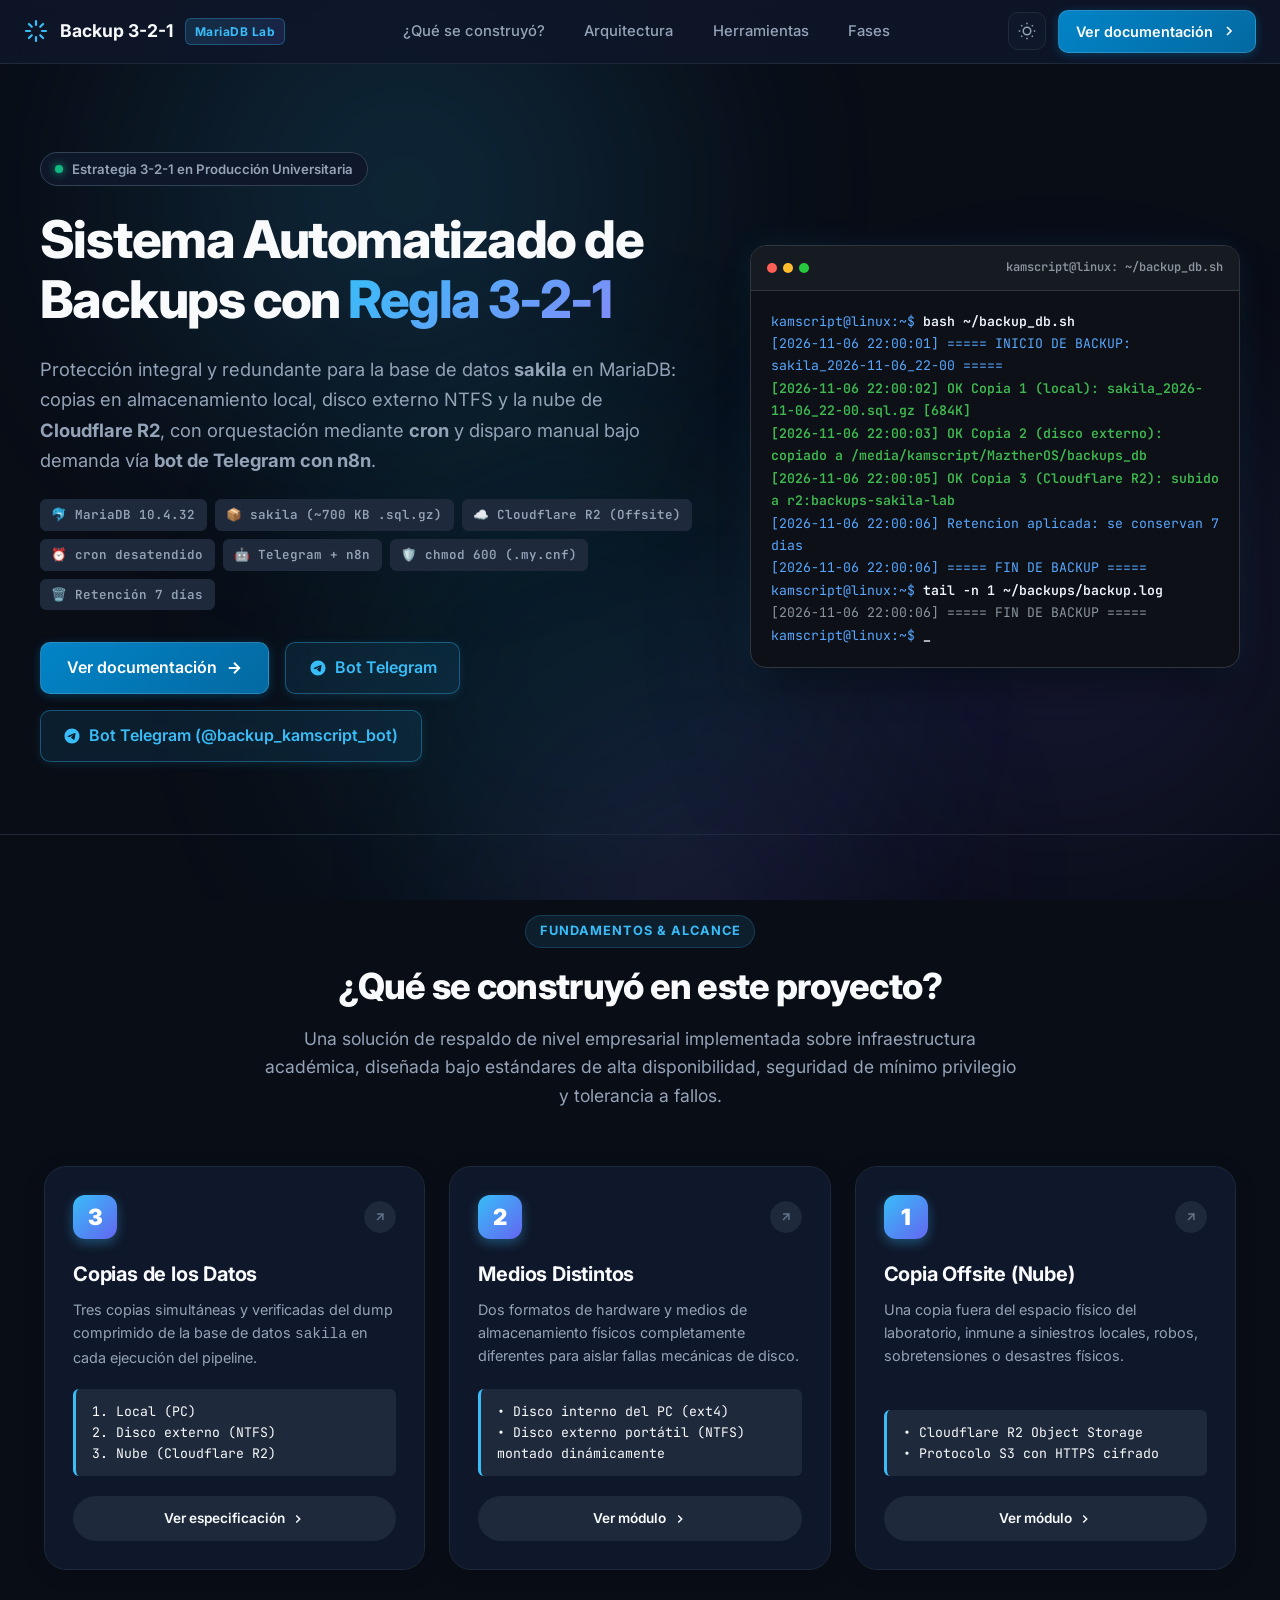
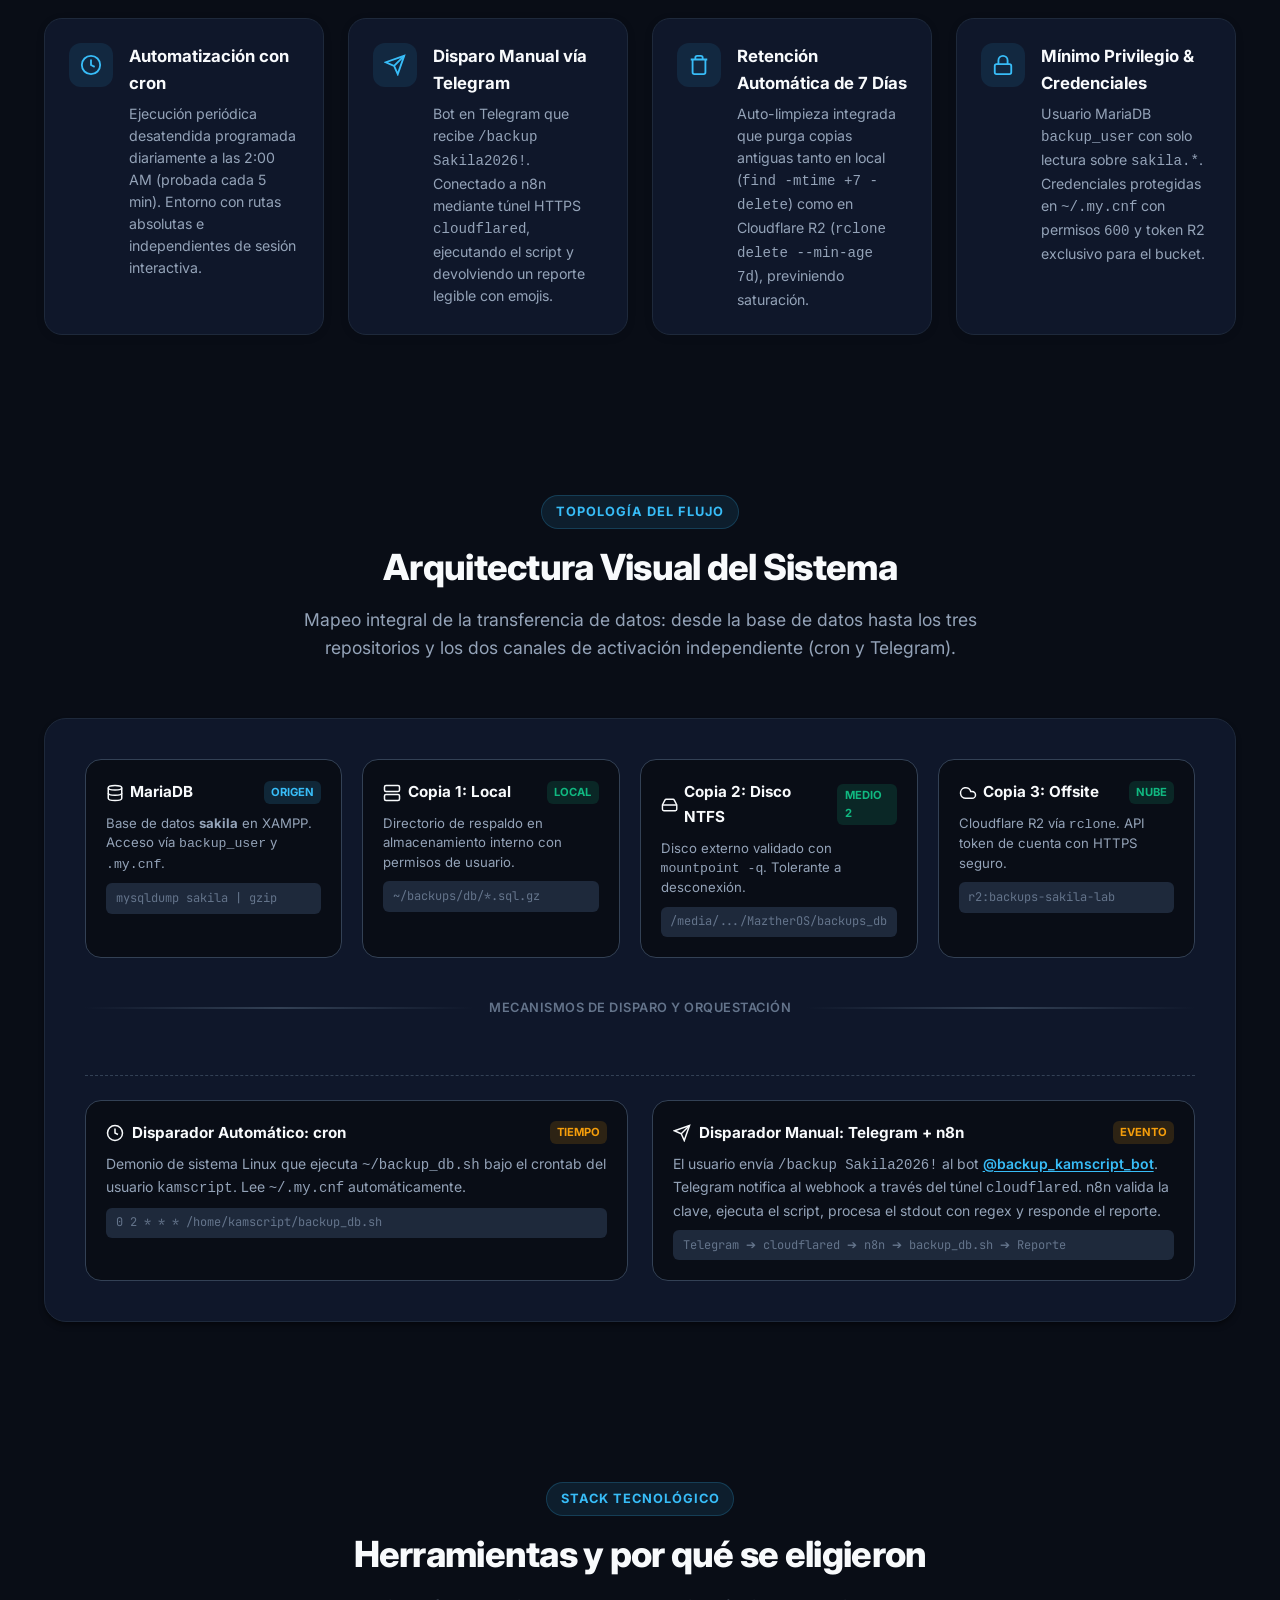
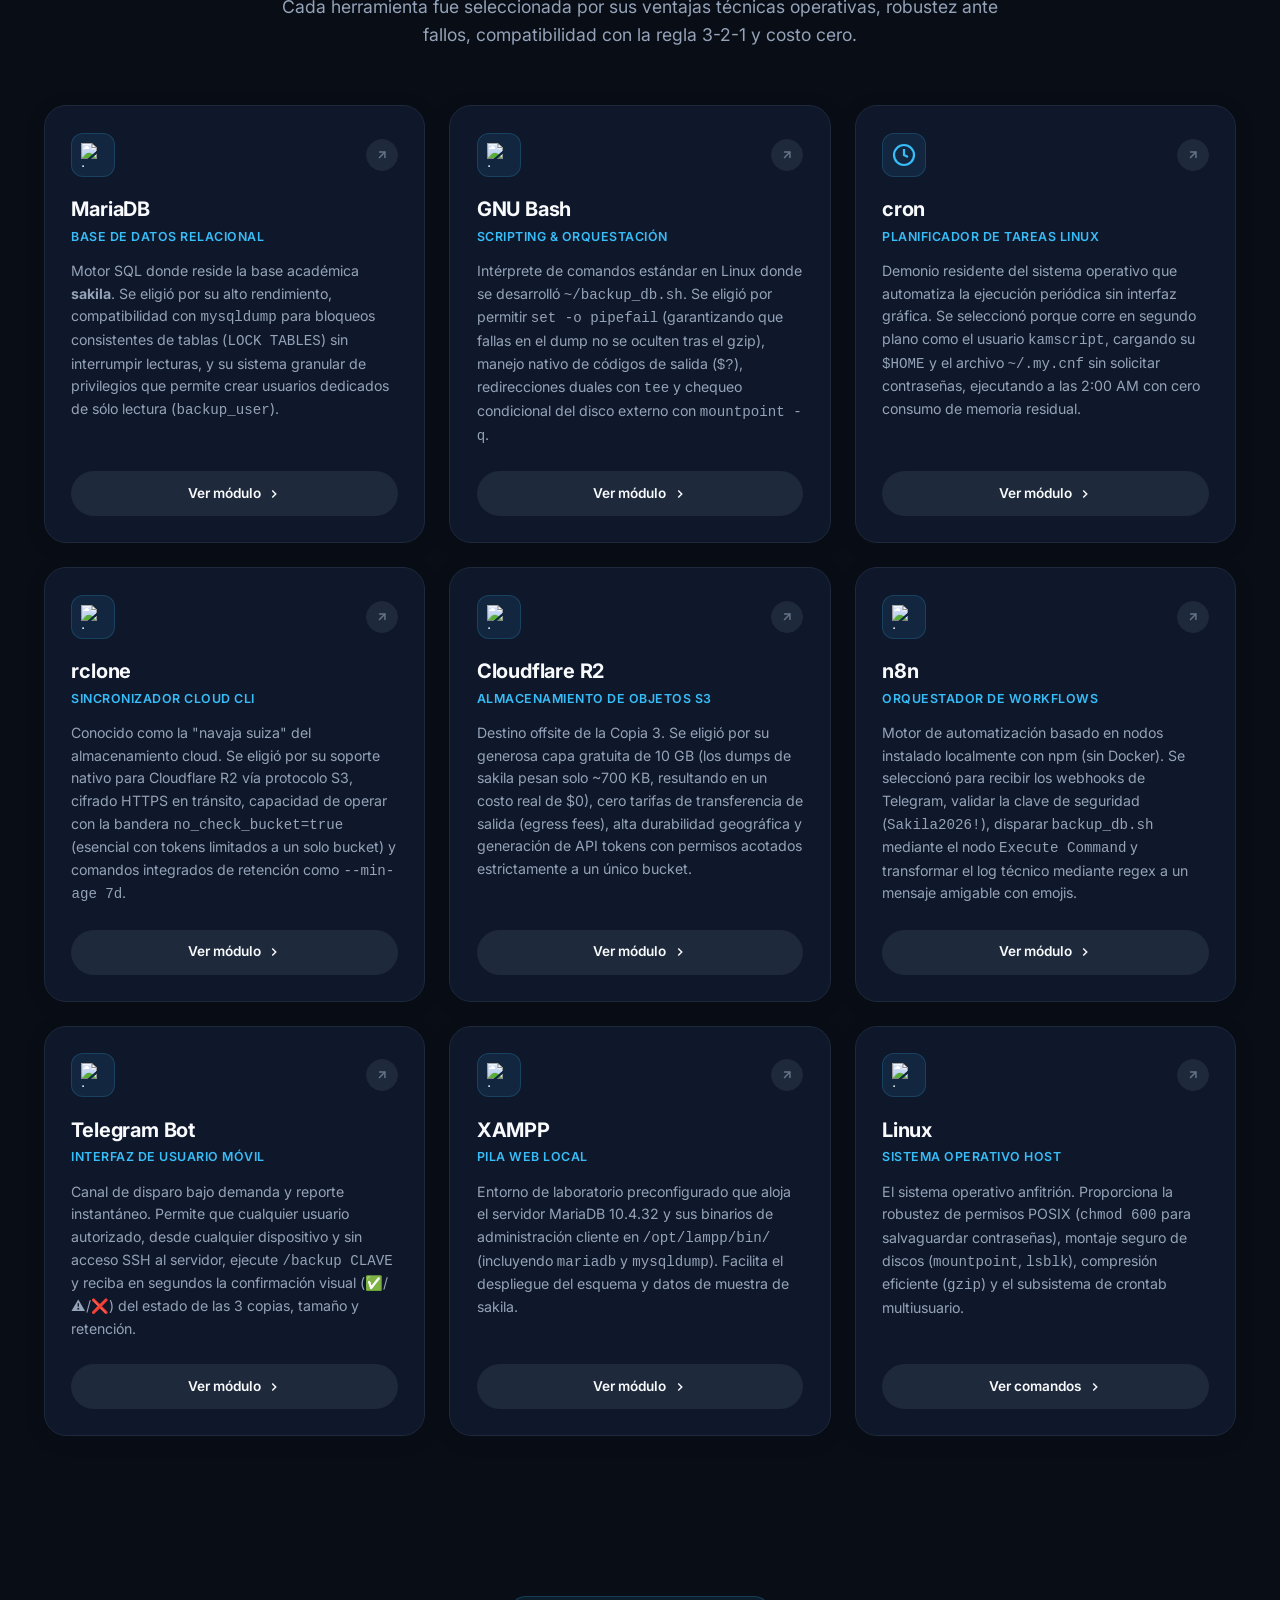
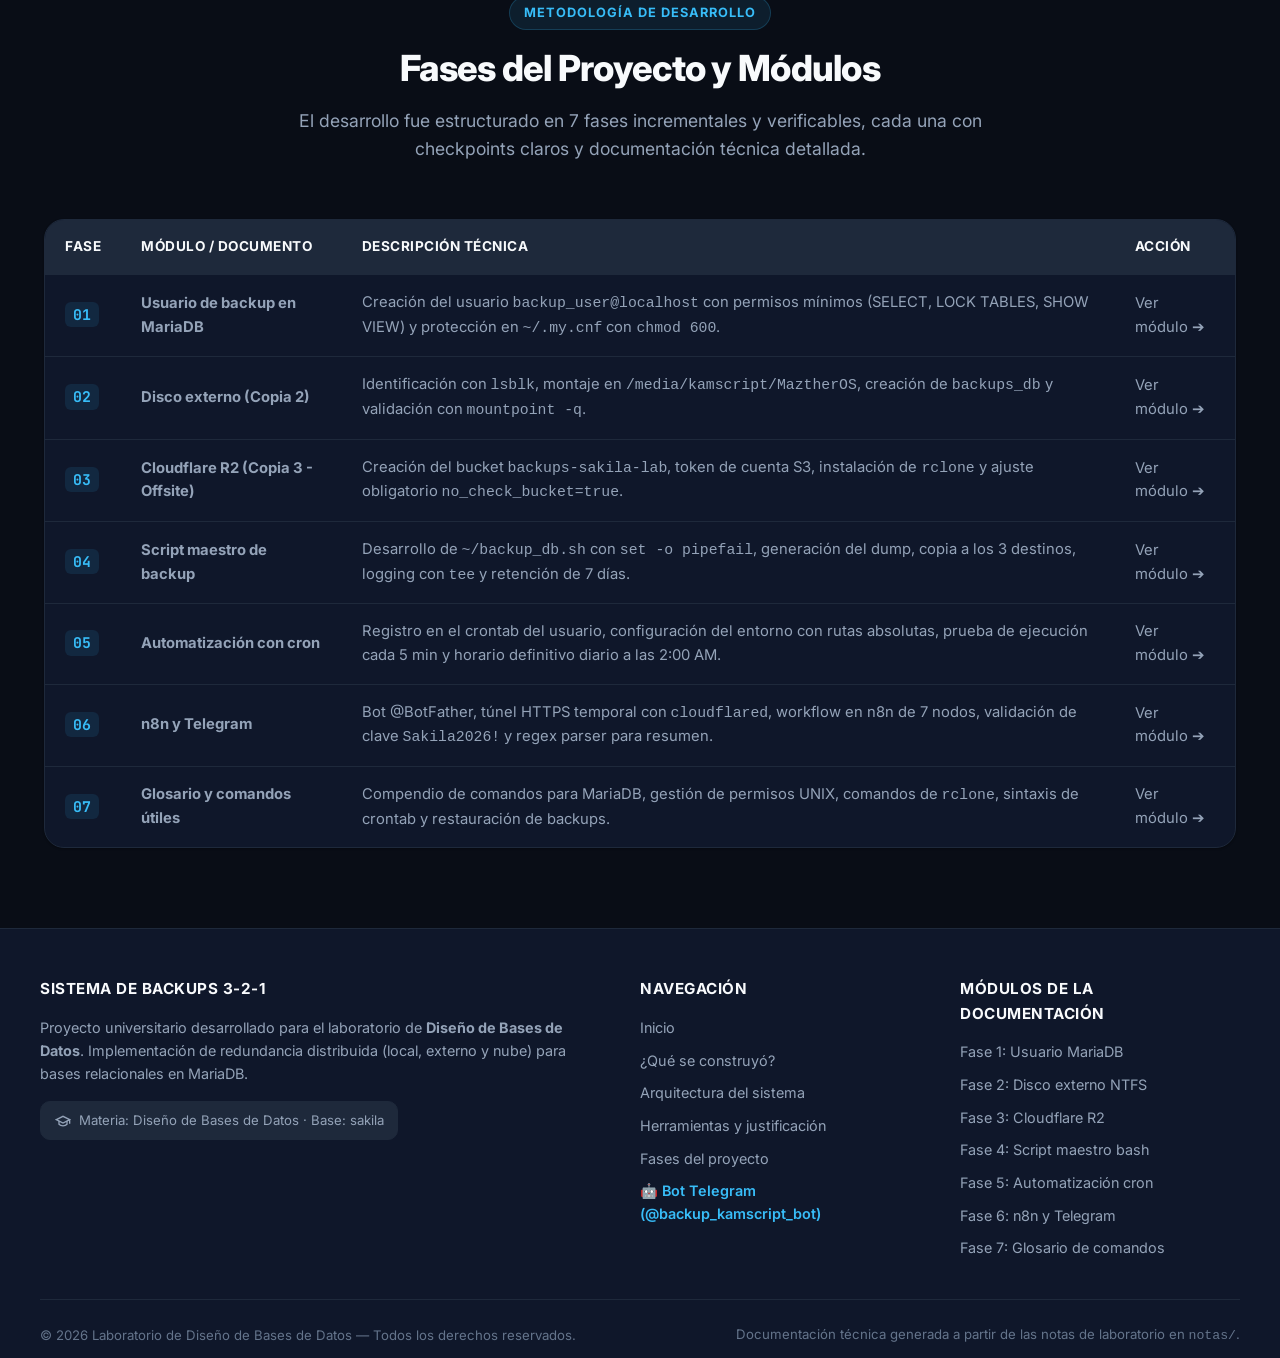
==== commit 23caa767: "Add files via upload" ====
--- a/index.html
+++ b/index.html
@@ -63,14 +63,52 @@
           </svg>
         </button>
 
-        <a href="docs" class="btn btn-primary">
+        <a href="docs" class="btn btn-primary header-cta-btn">
           <span>Ver documentación</span>
           <svg width="16" height="16" viewBox="0 0 24 24" fill="none" stroke="currentColor" stroke-width="2.5">
             <polyline points="9 18 15 12 9 6"></polyline>
           </svg>
         </a>
-      </div>
-    </div>
+
+        <!-- Botón Hamburguesa Móvil -->
+        <button class="mobile-menu-toggle" id="mobileMenuToggle" type="button" aria-label="Abrir menú de navegación" aria-expanded="false">
+          <svg class="icon-menu-open" viewBox="0 0 24 24" fill="none" stroke="currentColor" stroke-width="2">
+            <line x1="3" y1="12" x2="21" y2="12"></line>
+            <line x1="3" y1="6" x2="21" y2="6"></line>
+            <line x1="3" y1="18" x2="21" y2="18"></line>
+          </svg>
+          <svg class="icon-menu-close" style="display:none;" viewBox="0 0 24 24" fill="none" stroke="currentColor" stroke-width="2">
+            <line x1="18" y1="6" x2="6" y2="18"></line>
+            <line x1="6" y1="6" x2="18" y2="18"></line>
+          </svg>
+        </button>
+      </div>
+    </div>
+
+    <!-- Menú Móvil Desplegable (Drawer) -->
+    <div class="mobile-nav-drawer" id="mobileNavDrawer" aria-hidden="true">
+      <nav class="mobile-nav-links">
+        <a href="#construccion" class="mobile-nav-link">¿Qué se construyó?</a>
+        <a href="#arquitectura" class="mobile-nav-link">Arquitectura</a>
+        <a href="#herramientas" class="mobile-nav-link">Herramientas</a>
+        <a href="#fases" class="mobile-nav-link">Fases del proyecto</a>
+      </nav>
+      <div class="mobile-nav-actions">
+        <a href="https://t.me/backup_kamscript_bot" target="_blank" rel="noopener noreferrer" class="btn btn-telegram mobile-btn">
+          <svg width="18" height="18" viewBox="0 0 24 24" fill="currentColor">
+            <path d="M12 2C6.48 2 2 6.48 2 12s4.48 10 10 10 10-4.48 10-10S17.52 2 12 2zm4.64 6.8c-.15 1.58-.8 5.42-1.13 7.19-.14.75-.42 1-.68 1.03-.58.05-1.02-.38-1.58-.75-.88-.58-1.38-.94-2.23-1.5-.99-.65-.35-1.01.22-1.59.15-.15 2.71-2.48 2.76-2.69a.2.2 0 0 0-.05-.18c-.06-.05-.14-.03-.21-.02-.09.02-1.49.95-4.22 2.79-.4.27-.76.41-1.08.4-.36-.01-1.04-.2-1.55-.37-.63-.2-1.12-.31-1.08-.66.02-.18.27-.36.74-.55 2.92-1.27 4.86-2.11 5.83-2.51 2.78-1.16 3.35-1.36 3.73-1.36.08 0 .27.02.39.12.1.08.13.19.14.27-.01.06.01.24 0 .38z"/>
+          </svg>
+          <span>Bot Telegram (@backup_kamscript_bot)</span>
+        </a>
+        <a href="docs" class="btn btn-primary mobile-btn">
+          <span>Ver documentación</span>
+          <svg width="16" height="16" viewBox="0 0 24 24" fill="none" stroke="currentColor" stroke-width="2.5">
+            <polyline points="9 18 15 12 9 6"></polyline>
+          </svg>
+        </a>
+      </div>
+    </div>
+    <div class="mobile-nav-backdrop" id="mobileNavBackdrop"></div>
   </header>
 
   <!-- Hero Section -->
@@ -101,12 +139,26 @@
         </div>
 
         <div class="hero-actions">
-          <a href="docs" class="btn btn-primary" style="font-size:1rem; padding:0.75rem 1.6rem;">
+          <a href="docs" class="btn btn-primary hero-btn-docs">
             <span>Ver documentación</span>
             <svg width="18" height="18" viewBox="0 0 24 24" fill="none" stroke="currentColor" stroke-width="2.5">
               <line x1="5" y1="12" x2="19" y2="12"></line>
               <polyline points="12 5 19 12 12 19"></polyline>
             </svg>
+          </a>
+
+          <a href="https://t.me/backup_kamscript_bot" target="_blank" rel="noopener noreferrer" class="btn btn-telegram hero-btn-telegram">
+            <svg width="18" height="18" viewBox="0 0 24 24" fill="currentColor">
+              <path d="M12 2C6.48 2 2 6.48 2 12s4.48 10 10 10 10-4.48 10-10S17.52 2 12 2zm4.64 6.8c-.15 1.58-.8 5.42-1.13 7.19-.14.75-.42 1-.68 1.03-.58.05-1.02-.38-1.58-.75-.88-.58-1.38-.94-2.23-1.5-.99-.65-.35-1.01.22-1.59.15-.15 2.71-2.48 2.76-2.69a.2.2 0 0 0-.05-.18c-.06-.05-.14-.03-.21-.02-.09.02-1.49.95-4.22 2.79-.4.27-.76.41-1.08.4-.36-.01-1.04-.2-1.55-.37-.63-.2-1.12-.31-1.08-.66.02-.18.27-.36.74-.55 2.92-1.27 4.86-2.11 5.83-2.51 2.78-1.16 3.35-1.36 3.73-1.36.08 0 .27.02.39.12.1.08.13.19.14.27-.01.06.01.24 0 .38z"/>
+            </svg>
+            <span>Bot Telegram</span>
+          </a>
+
+          <a href="https://t.me/backup_kamscript_bot" target="_blank" rel="noopener noreferrer" class="btn btn-telegram hero-btn-telegram">
+            <svg width="18" height="18" viewBox="0 0 24 24" fill="currentColor">
+              <path d="M12 2C6.48 2 2 6.48 2 12s4.48 10 10 10 10-4.48 10-10S17.52 2 12 2zm4.64 6.8c-.15 1.58-.8 5.42-1.13 7.19-.14.75-.42 1-.68 1.03-.58.05-1.02-.38-1.58-.75-.88-.58-1.38-.94-2.23-1.5-.99-.65-.35-1.01.22-1.59.15-.15 2.71-2.48 2.76-2.69a.2.2 0 0 0-.05-.18c-.06-.05-.14-.03-.21-.02-.09.02-1.49.95-4.22 2.79-.4.27-.76.41-1.08.4-.36-.01-1.04-.2-1.55-.37-.63-.2-1.12-.31-1.08-.66.02-.18.27-.36.74-.55 2.92-1.27 4.86-2.11 5.83-2.51 2.78-1.16 3.35-1.36 3.73-1.36.08 0 .27.02.39.12.1.08.13.19.14.27-.01.06.01.24 0 .38z"/>
+            </svg>
+            <span>Bot Telegram (@backup_kamscript_bot)</span>
           </a>
         </div>
       </div>
@@ -352,7 +404,7 @@
               <span class="arch-badge badge-trigger" style="margin-left:auto;">Evento</span>
             </div>
             <p style="font-size:0.875rem; color:var(--text-secondary);">
-              El usuario envía <code>/backup Sakila2026!</code>. Telegram notifica al webhook a través del túnel <code>cloudflared</code>. n8n valida la clave, ejecuta el script, procesa el stdout con regex y responde el reporte.
+              El usuario envía <code>/backup Sakila2026!</code> al bot <a href="https://t.me/backup_kamscript_bot" target="_blank" rel="noopener noreferrer" style="color:var(--primary); font-weight:600; text-decoration:underline; text-underline-offset:2px;">@backup_kamscript_bot</a>. Telegram notifica al webhook a través del túnel <code>cloudflared</code>. n8n valida la clave, ejecuta el script, procesa el stdout con regex y responde el reporte.
             </p>
             <span class="arch-node-code">Telegram ➔ cloudflared ➔ n8n ➔ backup_db.sh ➔ Reporte</span>
           </div>
@@ -656,6 +708,7 @@
           <li><a href="#arquitectura">Arquitectura del sistema</a></li>
           <li><a href="#herramientas">Herramientas y justificación</a></li>
           <li><a href="#fases">Fases del proyecto</a></li>
+          <li><a href="https://t.me/backup_kamscript_bot" target="_blank" rel="noopener noreferrer" style="color:var(--primary); font-weight:600;">🤖 Bot Telegram (@backup_kamscript_bot)</a></li>
         </ul>
       </div>
 
--- a/assets/css/main.css
+++ b/assets/css/main.css
@@ -265,6 +265,173 @@
   color: var(--primary);
 }
 
+.btn-telegram {
+  background: rgba(34, 158, 217, 0.12);
+  color: #38bdf8 !important;
+  border: 1px solid rgba(56, 189, 248, 0.35);
+  box-shadow: 0 2px 10px rgba(34, 158, 217, 0.15);
+  backdrop-filter: blur(8px);
+  -webkit-backdrop-filter: blur(8px);
+}
+
+.btn-telegram:hover {
+  background: linear-gradient(135deg, #229ed9 0%, #0284c7 100%);
+  color: #ffffff !important;
+  border-color: rgba(255, 255, 255, 0.25);
+  box-shadow: 0 4px 20px rgba(34, 158, 217, 0.45);
+  transform: translateY(-2px);
+}
+
+[data-theme="light"] .btn-telegram {
+  background: rgba(2, 132, 199, 0.08);
+  color: #0284c7 !important;
+  border-color: rgba(2, 132, 199, 0.3);
+  box-shadow: 0 2px 8px rgba(2, 132, 199, 0.1);
+}
+
+[data-theme="light"] .btn-telegram:hover {
+  background: linear-gradient(135deg, #0284c7 0%, #0369a1 100%);
+  color: #ffffff !important;
+  border-color: #0284c7;
+}
+
+/* ==========================================================================
+   MENÚ MÓVIL DESPLEGABLE (LANDING)
+   ========================================================================== */
+.mobile-menu-toggle {
+  display: none;
+  align-items: center;
+  justify-content: center;
+  width: 38px;
+  height: 38px;
+  border-radius: var(--radius-md);
+  background: var(--bg-secondary);
+  border: 1px solid var(--border-subtle);
+  color: var(--text-primary);
+  cursor: pointer;
+  transition: all var(--transition-fast);
+}
+
+.mobile-menu-toggle:hover {
+  border-color: var(--border-muted);
+  background: var(--bg-tertiary);
+}
+
+.mobile-menu-toggle svg {
+  width: 20px;
+  height: 20px;
+}
+
+.mobile-nav-drawer {
+  display: flex;
+  position: fixed;
+  top: var(--header-height);
+  left: 0;
+  right: 0;
+  background: var(--bg-secondary);
+  border-bottom: 1px solid var(--border-subtle);
+  padding: 1.25rem 1.5rem 1.5rem;
+  box-shadow: 0 10px 25px -5px rgba(0, 0, 0, 0.35);
+  z-index: 49;
+  flex-direction: column;
+  gap: 1.25rem;
+  transform: translateY(-120%);
+  opacity: 0;
+  pointer-events: none;
+  transition: transform 0.25s cubic-bezier(0.16, 1, 0.3, 1), opacity 0.2s ease;
+  max-height: calc(100vh - var(--header-height));
+  overflow-y: auto;
+}
+
+.mobile-nav-drawer.open {
+  transform: translateY(0);
+  opacity: 1;
+  pointer-events: auto;
+}
+
+.mobile-nav-backdrop {
+  display: none;
+  position: fixed;
+  inset: 0;
+  background: rgba(0, 0, 0, 0.65);
+  backdrop-filter: blur(4px);
+  -webkit-backdrop-filter: blur(4px);
+  z-index: 48;
+}
+
+.mobile-nav-backdrop.open {
+  display: block;
+}
+
+.mobile-nav-links {
+  display: flex;
+  flex-direction: column;
+  gap: 0.35rem;
+}
+
+.mobile-nav-link {
+  display: flex;
+  align-items: center;
+  padding: 0.75rem 1rem;
+  font-size: 0.95rem;
+  font-weight: 600;
+  color: var(--text-secondary);
+  border-radius: var(--radius-md);
+  transition: all var(--transition-fast);
+}
+
+.mobile-nav-link:hover, .mobile-nav-link:active {
+  color: var(--primary);
+  background: var(--bg-tertiary);
+}
+
+.mobile-nav-actions {
+  display: flex;
+  flex-direction: column;
+  gap: 0.75rem;
+  padding-top: 1rem;
+  border-top: 1px solid var(--border-subtle);
+}
+
+.mobile-btn {
+  width: 100%;
+  justify-content: center;
+  padding: 0.75rem 1rem;
+  font-size: 0.95rem;
+}
+
+@media (max-width: 880px) {
+  .header-nav {
+    display: none;
+  }
+  .mobile-menu-toggle {
+    display: flex;
+  }
+}
+
+@media (max-width: 640px) {
+  .header-cta-btn {
+    display: none;
+  }
+}
+
+@media (max-width: 480px) {
+  .header-container {
+    padding: 0 1rem;
+  }
+  .header-brand {
+    gap: 0.5rem;
+    font-size: 1rem;
+  }
+  .brand-badge {
+    padding: 0.15rem 0.4rem;
+    font-size: 0.7rem;
+  }
+  .site-footer {
+    padding: 2.5rem 1rem 1.5rem;
+  }
+}
+
 /* ==========================================================================
    FOOTER
    ========================================================================== */
--- a/assets/css/landing.css
+++ b/assets/css/landing.css
@@ -225,6 +225,17 @@
   flex-wrap: wrap;
   gap: 1rem;
   margin-top: 0.5rem;
+  align-items: center;
+}
+
+.hero-btn-docs {
+  font-size: 1rem;
+  padding: 0.75rem 1.6rem;
+}
+
+.hero-btn-telegram {
+  font-size: 1rem;
+  padding: 0.75rem 1.4rem;
 }
 
 .hero-terminal {
@@ -372,7 +383,7 @@
 /* Pilares Técnicos Grid */
 .pillars-grid {
   display: grid;
-  grid-template-columns: repeat(auto-fit, minmax(280px, 1fr));
+  grid-template-columns: repeat(auto-fit, minmax(min(100%, 260px), 1fr));
   gap: 1.5rem;
   margin-top: 3rem;
 }
@@ -567,7 +578,7 @@
    ========================================================================== */
 .tools-grid {
   display: grid;
-  grid-template-columns: repeat(auto-fill, minmax(320px, 1fr));
+  grid-template-columns: repeat(auto-fill, minmax(min(100%, 300px), 1fr));
   gap: 1.5rem;
   margin-top: 2rem;
 }
@@ -768,41 +779,203 @@
 }
 
 /* ==========================================================================
-   RESPONSIVE DESIGN
+   RESPONSIVE DESIGN (LANDING PAGE)
    ========================================================================== */
 @media (max-width: 1024px) {
   .hero-container {
     grid-template-columns: 1fr;
     gap: 3rem;
   }
+  .hero-terminal {
+    max-width: 700px;
+    margin: 0 auto;
+    width: 100%;
+  }
   .rule-321-grid {
     grid-template-columns: 1fr;
+    gap: 1.25rem;
   }
   .arch-flow-row {
     grid-template-columns: repeat(2, 1fr);
+    gap: 1rem;
   }
   .arch-dual-triggers {
     grid-template-columns: 1fr;
+    gap: 1rem;
+  }
+  .tools-grid {
+    grid-template-columns: repeat(2, 1fr);
   }
 }
 
 @media (max-width: 768px) {
+  /* Optimización GPU de orbes difuminados para móviles */
+  .mesh-orb {
+    filter: blur(60px);
+    opacity: 0.3;
+  }
+  .mesh-orb-1 { width: 340px; height: 340px; top: -60px; left: -30px; }
+  .mesh-orb-2 { width: 300px; height: 300px; top: 30%; right: -40px; }
+  .mesh-orb-3 { width: 320px; height: 320px; bottom: -30px; left: 5%; }
+  .mesh-orb-4 { width: 260px; height: 260px; top: 65%; right: 5%; }
+
   .hero {
-    padding: 3.5rem 1rem 3rem;
+    padding: 3.25rem 1rem 2.75rem;
+  }
+  .hero-pill {
+    font-size: 0.775rem;
+    padding: 0.3rem 0.75rem;
   }
   .hero-title {
-    font-size: 2.25rem;
+    font-size: clamp(1.85rem, 5.5vw, 2.5rem);
+    letter-spacing: -0.02em;
+  }
+  .hero-subtitle {
+    font-size: clamp(0.95rem, 2.6vw, 1.1rem);
+    line-height: 1.6;
+  }
+  
+  .section-header {
+    margin-bottom: 2.25rem;
   }
   .section-title {
-    font-size: 1.85rem;
+    font-size: clamp(1.6rem, 4.5vw, 2rem);
+  }
+  .section-description {
+    font-size: 0.985rem;
+  }
+  .landing-section {
+    padding: 3.25rem 1rem;
+  }
+
+  /* Arquitectura */
+  .architecture-container {
+    padding: 1.35rem 1rem;
+    border-radius: 18px;
   }
   .arch-flow-row {
     grid-template-columns: 1fr;
   }
+  .arch-connector-row {
+    flex-direction: column;
+    gap: 0.4rem;
+    text-align: center;
+    padding: 0.25rem 0;
+  }
+  .arch-connector-line {
+    display: none;
+  }
+  .arch-dual-triggers {
+    padding-top: 1rem;
+    margin-top: 0.5rem;
+  }
+
+  /* Herramientas */
   .tools-grid {
     grid-template-columns: 1fr;
-  }
+    gap: 1.25rem;
+  }
+
+  /* Tabla de Fases */
+  .phases-table-container {
+    border-radius: 16px;
+    -webkit-overflow-scrolling: touch;
+  }
+  .phases-table th, 
+  .phases-table td {
+    padding: 0.85rem 1rem;
+    font-size: 0.85rem;
+  }
+}
+
+@media (max-width: 640px) {
+  .hero-actions {
+    flex-direction: column;
+    width: 100%;
+    gap: 0.75rem;
+  }
+  .hero-actions .btn {
+    width: 100%;
+    justify-content: center;
+    padding: 0.8rem 1.2rem;
+  }
+
+  .rule-card {
+    padding: 1.35rem;
+    border-radius: 18px;
+  }
+  .rule-card h3 {
+    font-size: 1.15rem;
+  }
+  .rule-detail {
+    font-size: 0.775rem;
+    padding: 0.65rem 0.85rem;
+    word-break: break-all;
+  }
+
+  .pillar-item {
+    padding: 1.2rem;
+    border-radius: 16px;
+  }
+
+  .tool-card {
+    padding: 1.35rem;
+    border-radius: 18px;
+  }
+
+  .trigger-box {
+    padding: 1rem;
+    border-radius: 14px;
+  }
+}
+
+@media (max-width: 480px) {
+  .hero {
+    padding: 2.5rem 0.85rem 2rem;
+  }
+  .hero-badges {
+    gap: 0.35rem;
+  }
+  .tech-badge {
+    font-size: 0.72rem;
+    padding: 0.2rem 0.45rem;
+  }
+  
+  .hero-terminal {
+    font-size: 0.75rem;
+    border-radius: 14px;
+  }
+  .terminal-header {
+    padding: 0.55rem 0.75rem;
+  }
+  .terminal-body {
+    padding: 0.75rem;
+    max-height: 300px;
+    white-space: pre-wrap;
+    word-break: break-all;
+  }
+
   .landing-section {
-    padding: 3.5rem 1rem;
-  }
-}
+    padding: 2.75rem 0.85rem;
+  }
+  .architecture-container {
+    padding: 1rem 0.75rem;
+  }
+  .arch-node {
+    padding: 0.95rem;
+    border-radius: 14px;
+  }
+  .arch-node-title {
+    font-size: 0.875rem;
+  }
+  .arch-node-code {
+    font-size: 0.7rem;
+    padding: 0.3rem 0.5rem;
+  }
+
+  .phases-table th, 
+  .phases-table td {
+    padding: 0.7rem 0.75rem;
+    font-size: 0.8rem;
+  }
+}
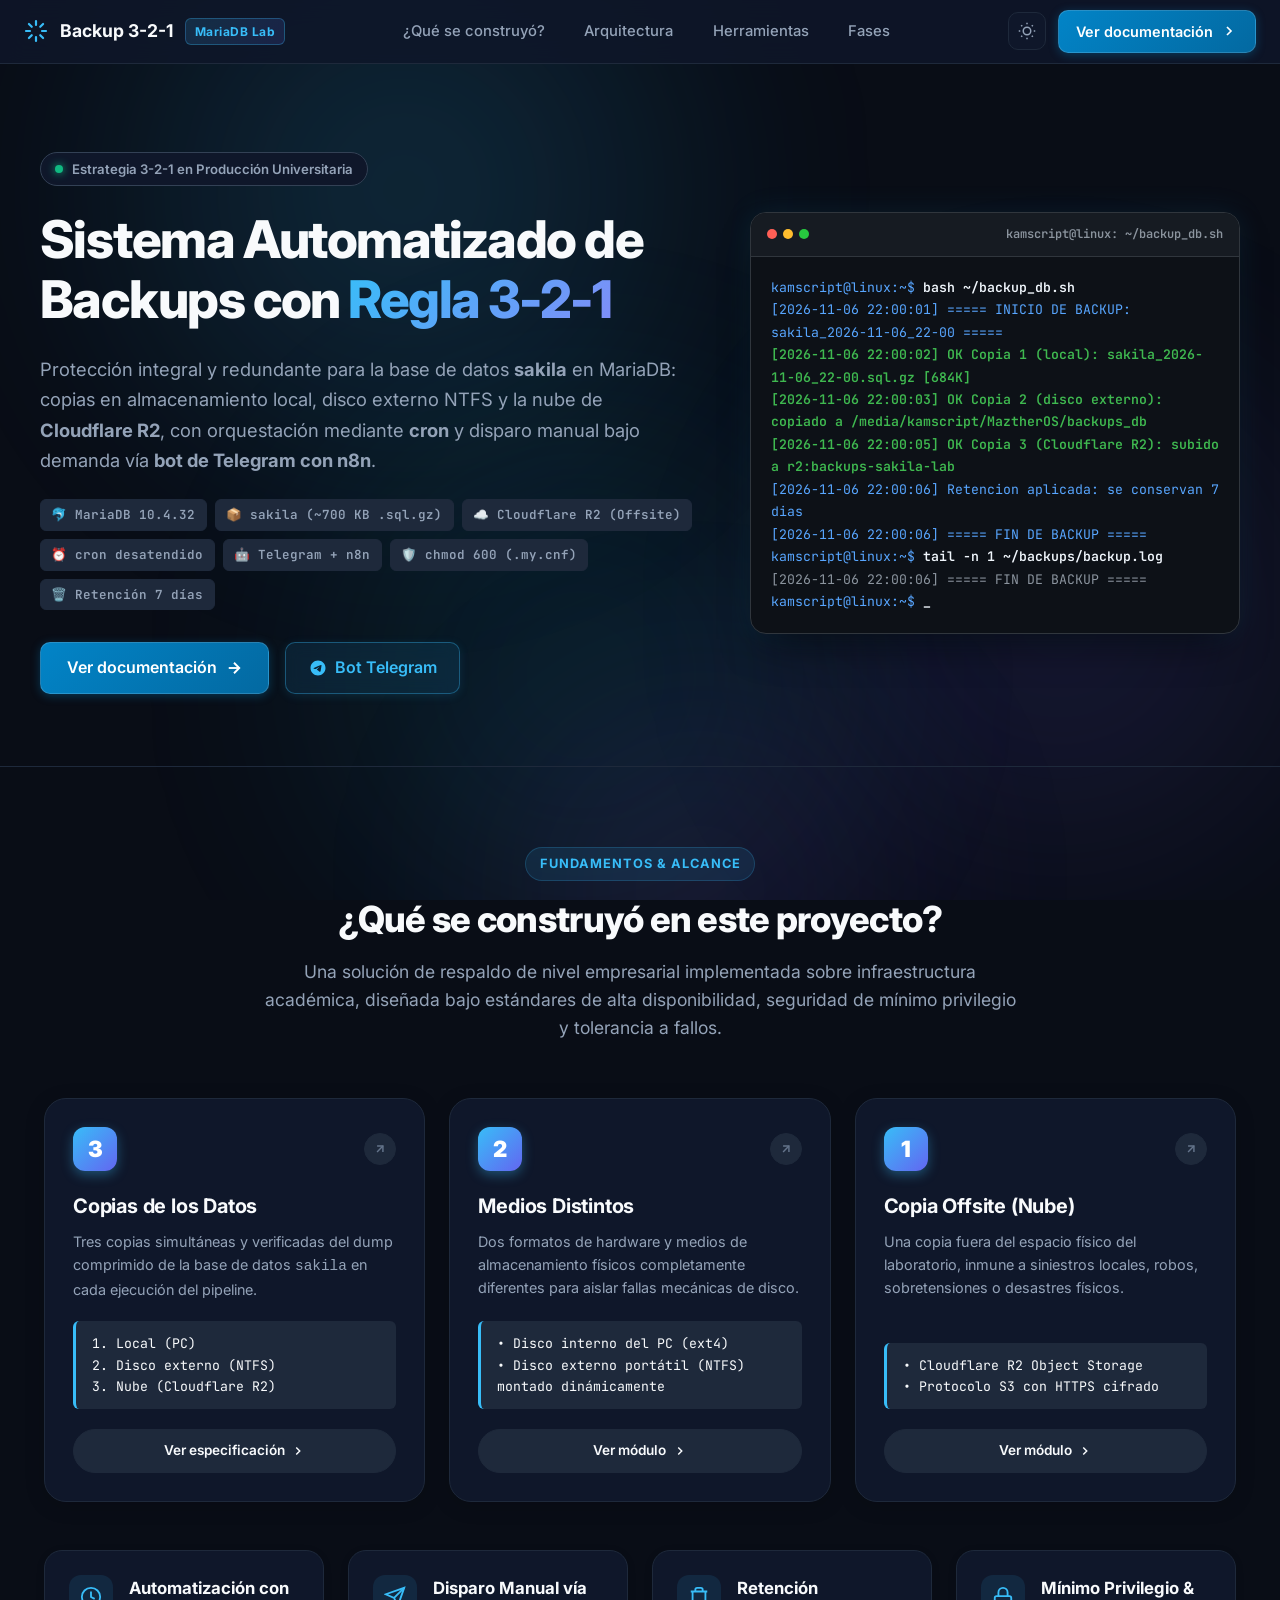
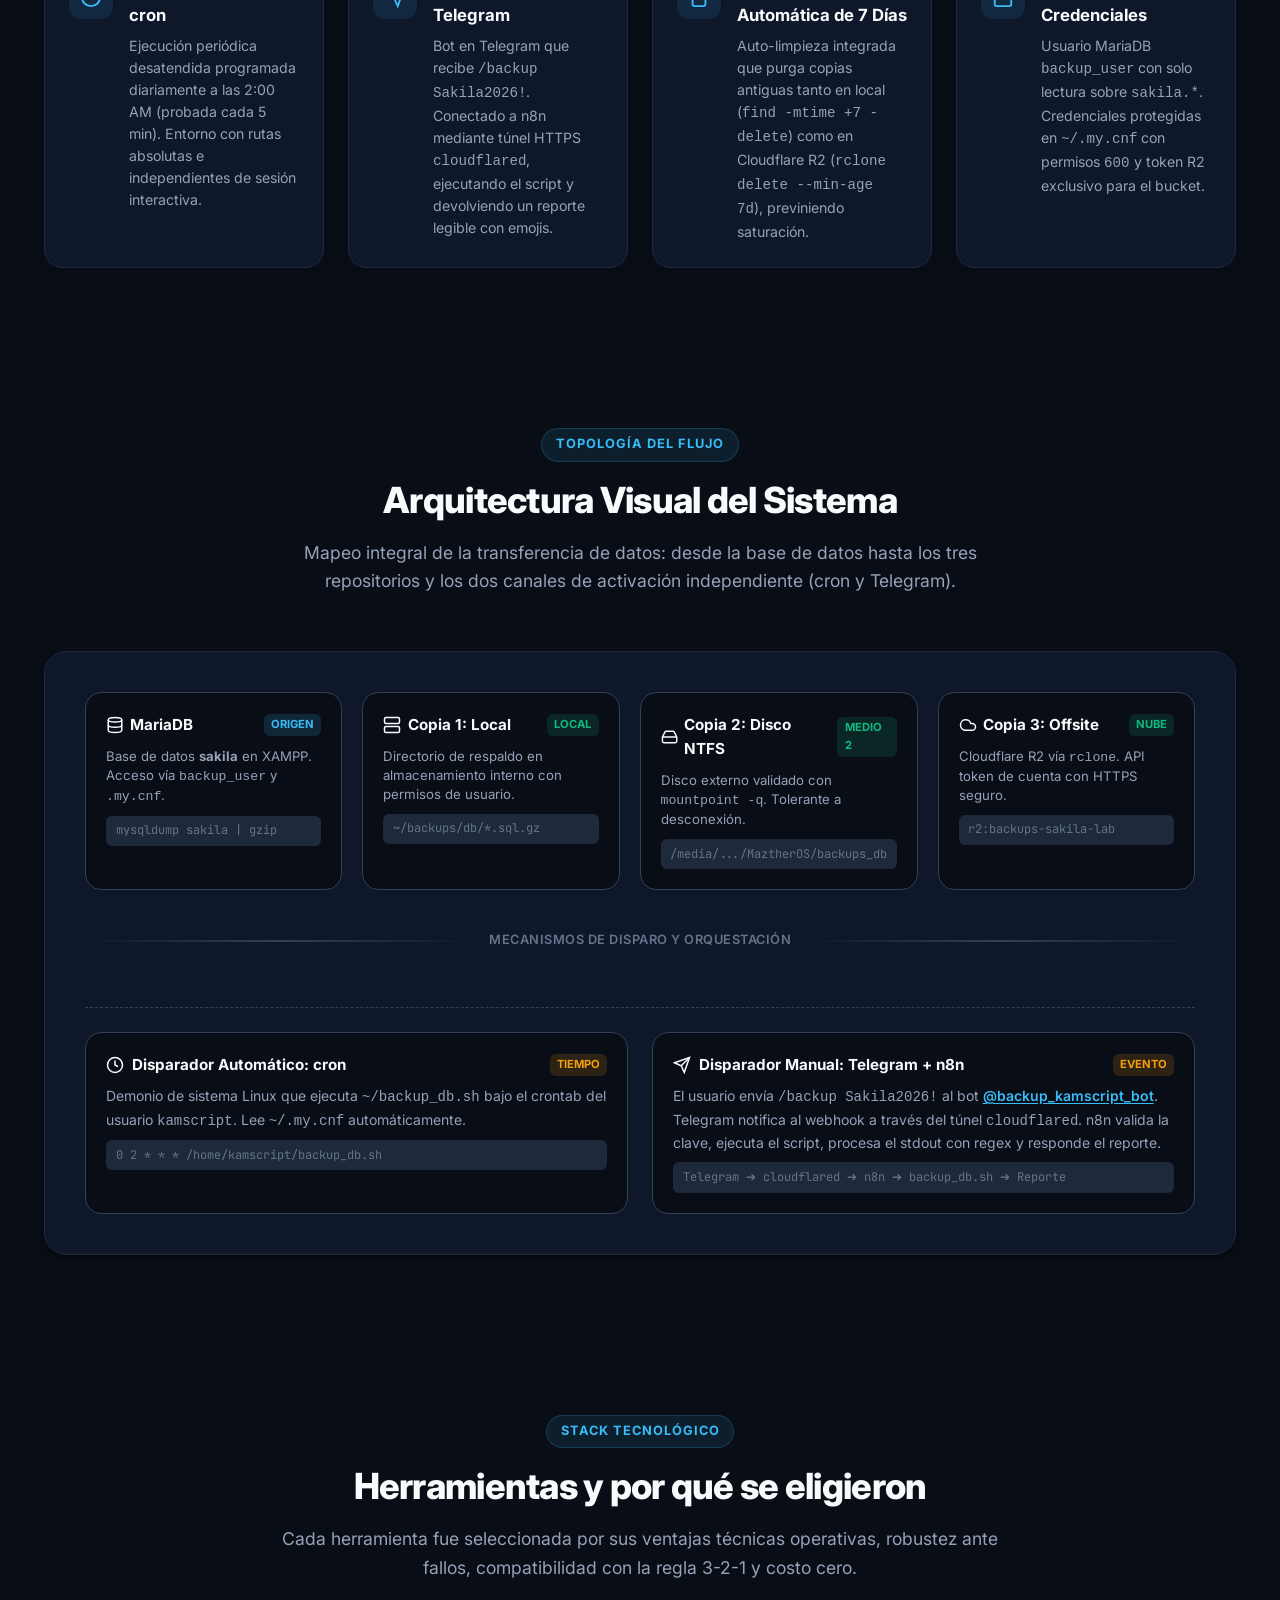
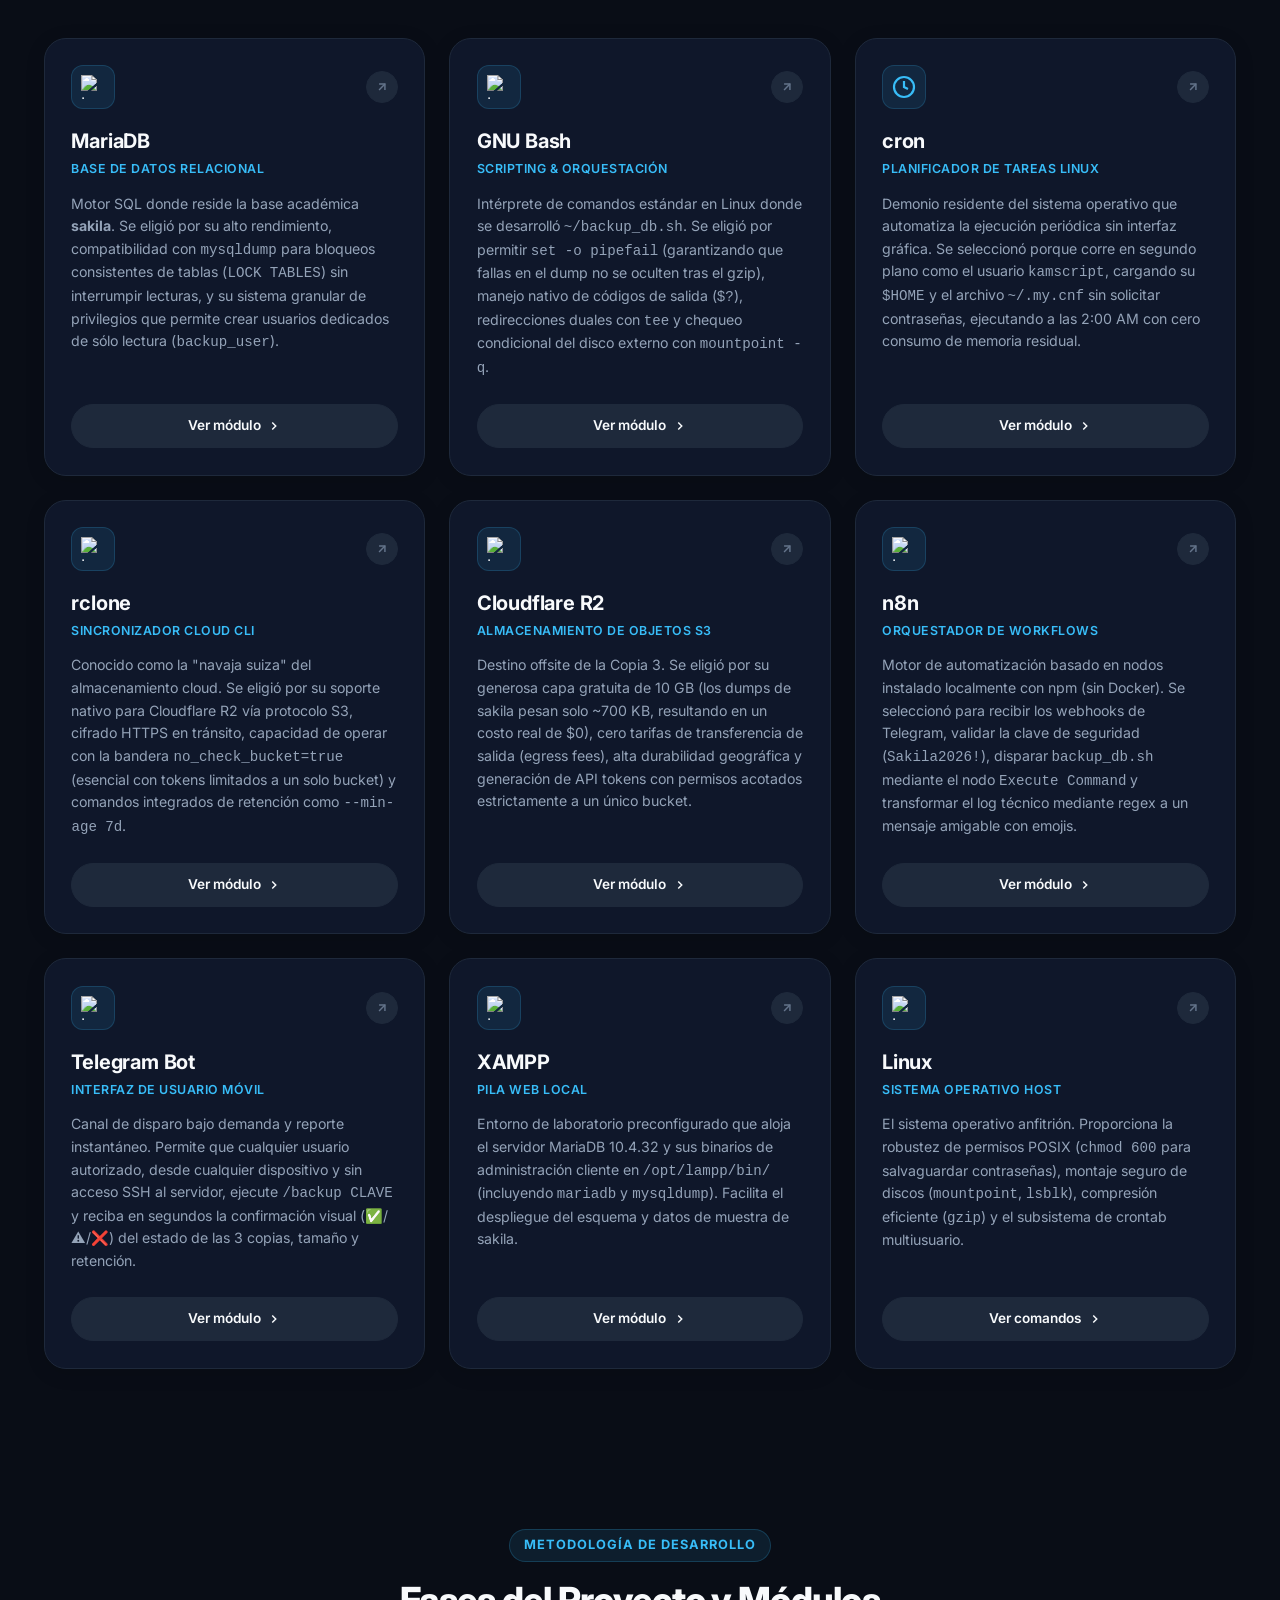
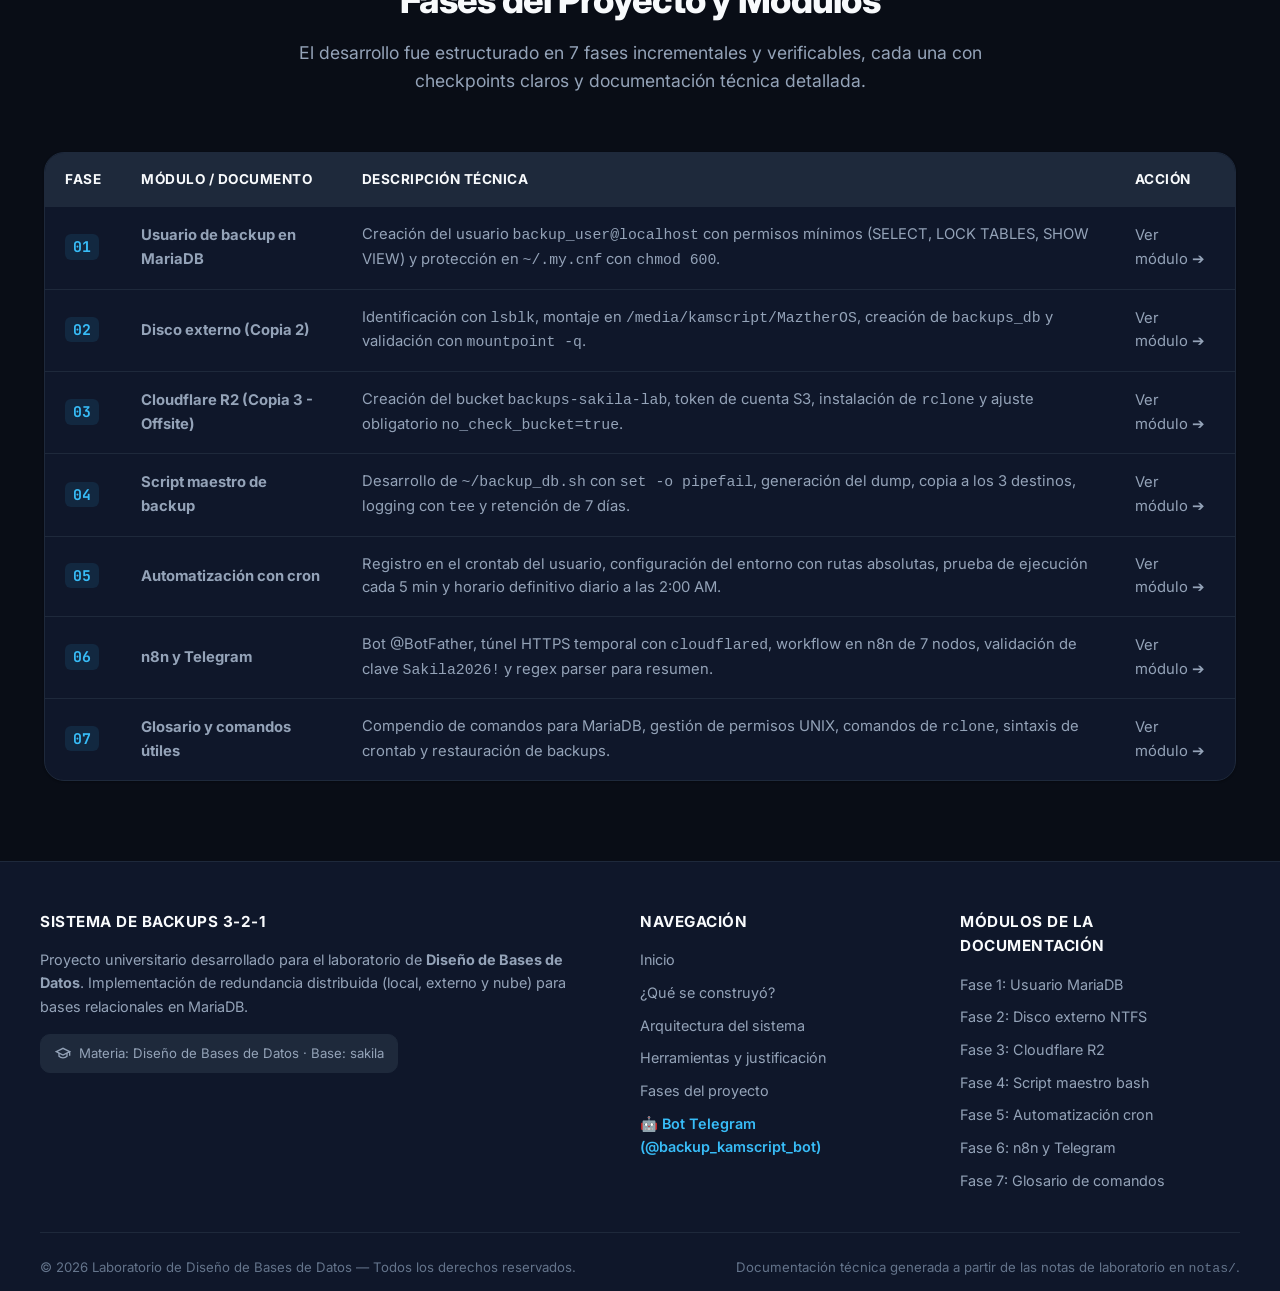
==== commit 31ef0de3: "Remove Telegram bot link from index.html Removed Telegram bot link and associated SVG from index.htm" ====
--- a/index.html
+++ b/index.html
@@ -152,13 +152,6 @@
               <path d="M12 2C6.48 2 2 6.48 2 12s4.48 10 10 10 10-4.48 10-10S17.52 2 12 2zm4.64 6.8c-.15 1.58-.8 5.42-1.13 7.19-.14.75-.42 1-.68 1.03-.58.05-1.02-.38-1.58-.75-.88-.58-1.38-.94-2.23-1.5-.99-.65-.35-1.01.22-1.59.15-.15 2.71-2.48 2.76-2.69a.2.2 0 0 0-.05-.18c-.06-.05-.14-.03-.21-.02-.09.02-1.49.95-4.22 2.79-.4.27-.76.41-1.08.4-.36-.01-1.04-.2-1.55-.37-.63-.2-1.12-.31-1.08-.66.02-.18.27-.36.74-.55 2.92-1.27 4.86-2.11 5.83-2.51 2.78-1.16 3.35-1.36 3.73-1.36.08 0 .27.02.39.12.1.08.13.19.14.27-.01.06.01.24 0 .38z"/>
             </svg>
             <span>Bot Telegram</span>
-          </a>
-
-          <a href="https://t.me/backup_kamscript_bot" target="_blank" rel="noopener noreferrer" class="btn btn-telegram hero-btn-telegram">
-            <svg width="18" height="18" viewBox="0 0 24 24" fill="currentColor">
-              <path d="M12 2C6.48 2 2 6.48 2 12s4.48 10 10 10 10-4.48 10-10S17.52 2 12 2zm4.64 6.8c-.15 1.58-.8 5.42-1.13 7.19-.14.75-.42 1-.68 1.03-.58.05-1.02-.38-1.58-.75-.88-.58-1.38-.94-2.23-1.5-.99-.65-.35-1.01.22-1.59.15-.15 2.71-2.48 2.76-2.69a.2.2 0 0 0-.05-.18c-.06-.05-.14-.03-.21-.02-.09.02-1.49.95-4.22 2.79-.4.27-.76.41-1.08.4-.36-.01-1.04-.2-1.55-.37-.63-.2-1.12-.31-1.08-.66.02-.18.27-.36.74-.55 2.92-1.27 4.86-2.11 5.83-2.51 2.78-1.16 3.35-1.36 3.73-1.36.08 0 .27.02.39.12.1.08.13.19.14.27-.01.06.01.24 0 .38z"/>
-            </svg>
-            <span>Bot Telegram (@backup_kamscript_bot)</span>
           </a>
         </div>
       </div>
